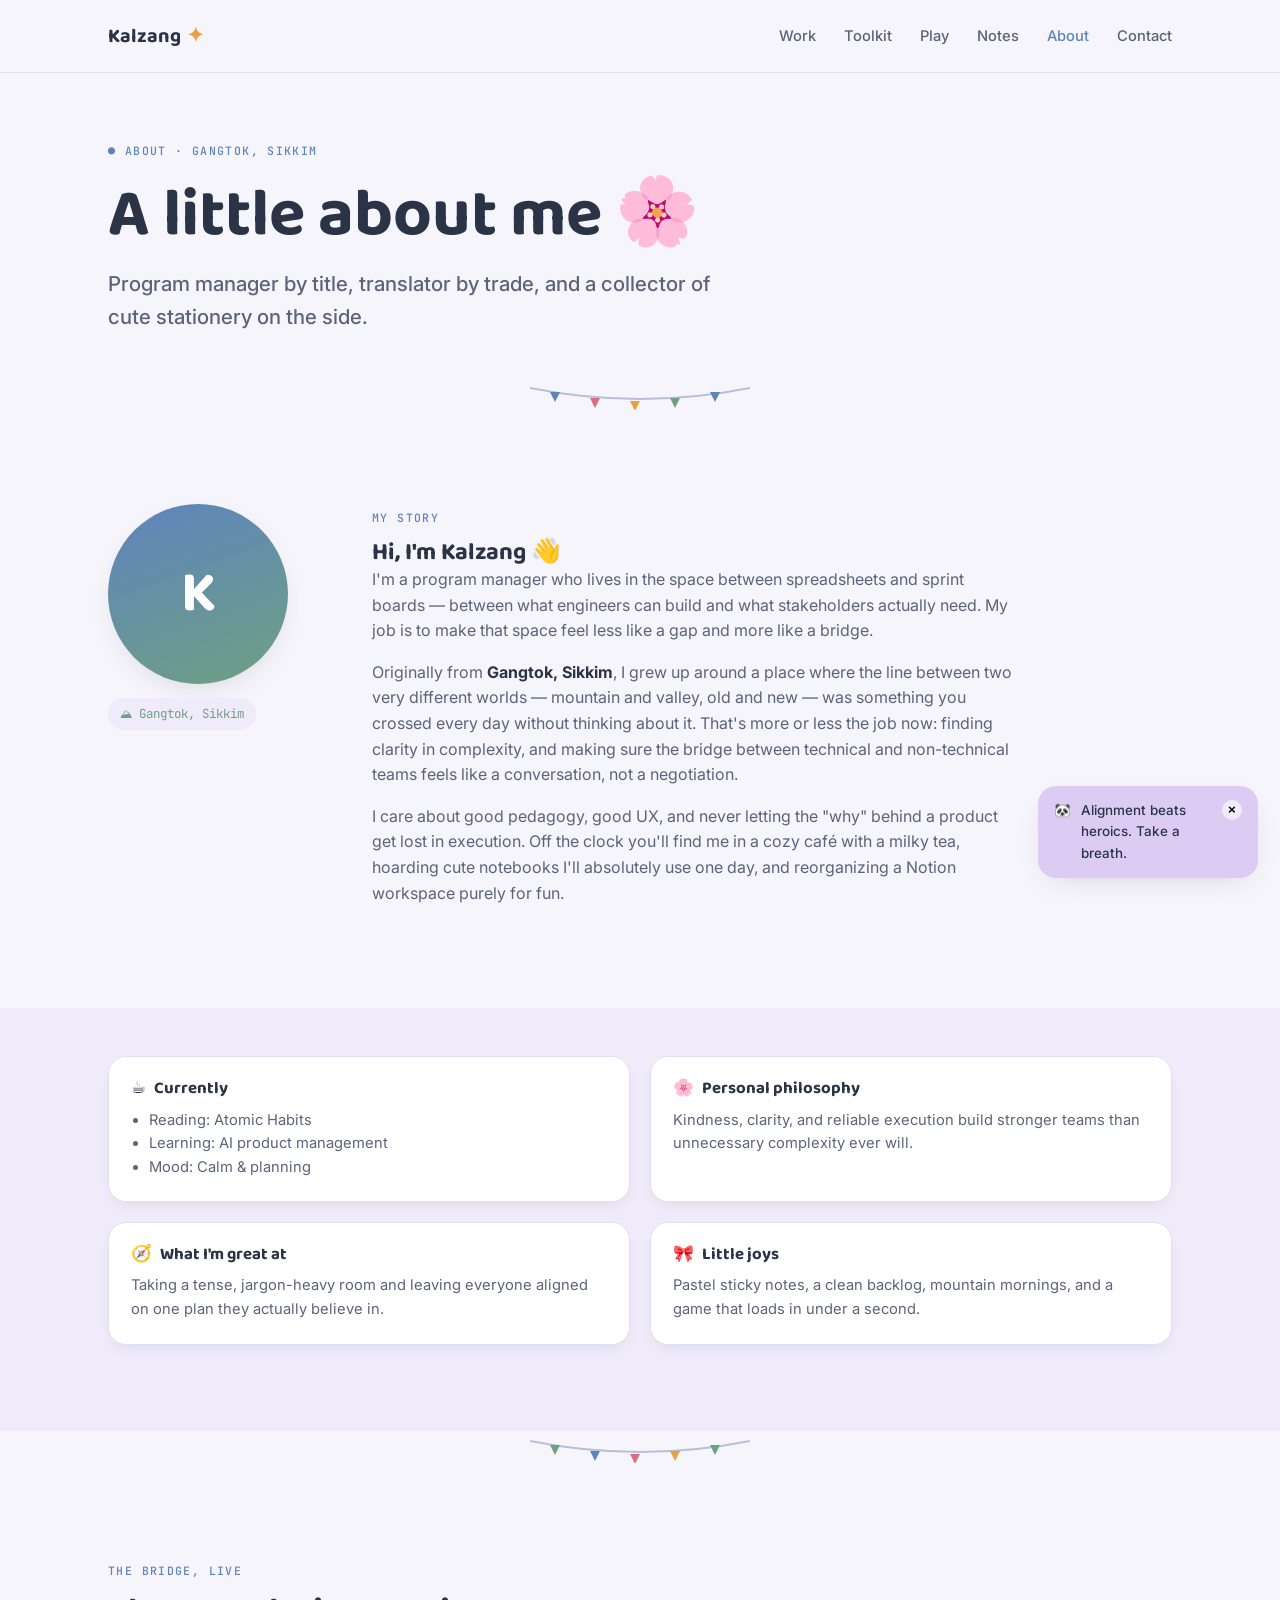
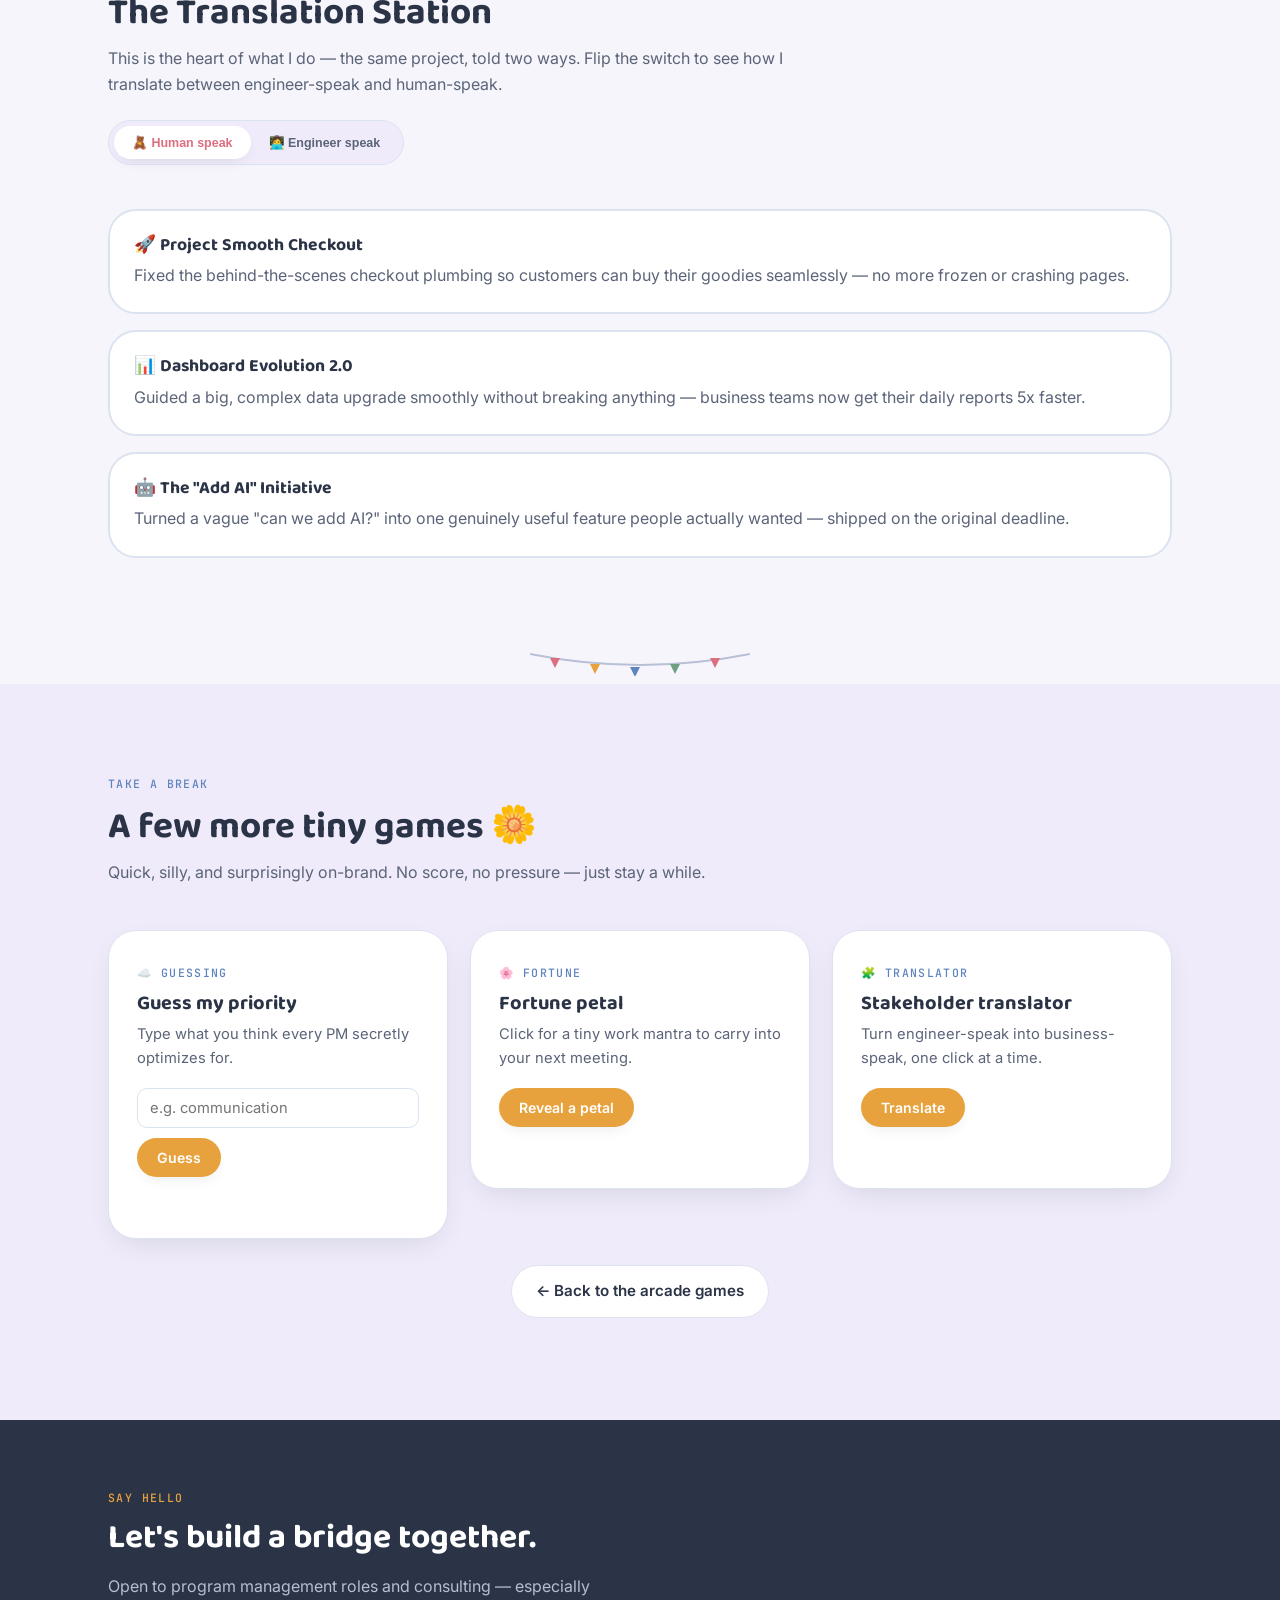
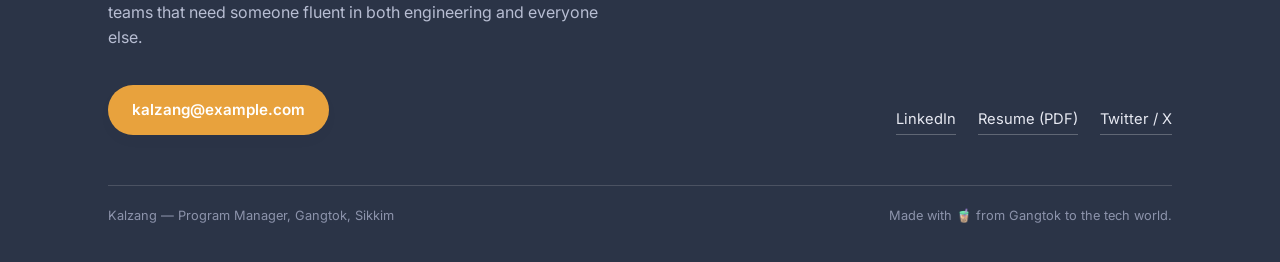
==== about.html @ aa227ad2 "Add files via upload" ====
<!DOCTYPE html>
<html lang="en">
<head>
<meta charset="UTF-8">
<meta name="viewport" content="width=device-width, initial-scale=1.0">
<title>About — Kalzang</title>
<meta name="description" content="About Kalzang — a program manager from Gangtok, Sikkim, bridging technical and non-technical teams. With a translation station and a few more cute games.">
<script>
  // Redirect www.kalzang.com -> kalzang.com (apex), preserving path, query and hash.
  (function () {
    if (location.hostname === 'www.kalzang.com') {
      location.replace('https://kalzang.com' + location.pathname + location.search + location.hash);
    }
  })();
</script>
<link rel="icon" type="image/svg+xml" href="assets/favicon.svg">
<link rel="stylesheet" href="styles.css">
</head>
<body>

<nav id="siteNav">
  <div class="wrap">
    <a class="logo" href="index.html">Kalzang<span class="dot">✦</span></a>
    <ul class="navlinks">
      <li><a href="index.html#work">Work</a></li>
      <li><a href="index.html#toolkit">Toolkit</a></li>
      <li><a href="index.html#play">Play</a></li>
      <li><a href="index.html#notes">Notes</a></li>
      <li><a href="about.html" class="active">About</a></li>
      <li><a href="index.html#contact">Contact</a></li>
    </ul>
    <button class="nav-toggle" id="navToggle" aria-label="Toggle menu">
      <span></span><span></span><span></span>
    </button>
  </div>
</nav>

<!-- ABOUT HERO -->
<header class="hero">
  <div class="wrap">
    <span class="eyebrow">● About · Gangtok, Sikkim</span>
    <h1 style="margin-top:14px;">A little about me 🌸</h1>
    <p class="tagline">Program manager by title, translator by trade, and a collector of cute stationery on the side.</p>
  </div>
</header>

<div class="bunting" aria-hidden="true">
  <svg width="220" height="26" viewBox="0 0 220 26">
    <path d="M0,4 Q110,26 220,4" fill="none" stroke="var(--rock)" stroke-width="2"></path>
    <polygon points="20,8 30,8 25,18" fill="var(--sky)"></polygon>
    <polygon points="60,14 70,14 65,24" fill="var(--flame)"></polygon>
    <polygon points="100,17 110,17 105,27" fill="var(--marigold)"></polygon>
    <polygon points="140,14 150,14 145,24" fill="var(--moss)"></polygon>
    <polygon points="180,8 190,8 185,18" fill="var(--sky)"></polygon>
  </svg>
</div>

<!-- STORY -->
<section id="story">
  <div class="wrap about-grid">
    <div class="reveal">
      <div class="avatar">K</div>
      <div class="pin">⛰ Gangtok, Sikkim</div>
    </div>
    <div class="about-text reveal">
      <span class="eyebrow">My story</span>
      <h2 style="margin-top:10px;">Hi, I'm Kalzang 👋</h2>
      <p>I'm a program manager who lives in the space between spreadsheets and sprint boards — between what engineers can build and what stakeholders actually need. My job is to make that space feel less like a gap and more like a bridge.</p>
      <p>Originally from <strong>Gangtok, Sikkim</strong>, I grew up around a place where the line between two very different worlds — mountain and valley, old and new — was something you crossed every day without thinking about it. That's more or less the job now: finding clarity in complexity, and making sure the bridge between technical and non-technical teams feels like a conversation, not a negotiation.</p>
      <p>I care about good pedagogy, good UX, and never letting the "why" behind a product get lost in execution. Off the clock you'll find me in a cozy café with a milky tea, hoarding cute notebooks I'll absolutely use one day, and reorganizing a Notion workspace purely for fun.</p>
    </div>
  </div>
</section>

<!-- FACTS -->
<section style="background:var(--cloud); padding-top:40px;">
  <div class="wrap">
    <div class="fact-grid">
      <div class="fact-card reveal">
        <h3><span>☕</span> Currently</h3>
        <ul>
          <li>Reading: Atomic Habits</li>
          <li>Learning: AI product management</li>
          <li>Mood: Calm &amp; planning</li>
        </ul>
      </div>
      <div class="fact-card reveal">
        <h3><span>🌸</span> Personal philosophy</h3>
        <p>Kindness, clarity, and reliable execution build stronger teams than unnecessary complexity ever will.</p>
      </div>
      <div class="fact-card reveal">
        <h3><span>🧭</span> What I'm great at</h3>
        <p>Taking a tense, jargon-heavy room and leaving everyone aligned on one plan they actually believe in.</p>
      </div>
      <div class="fact-card reveal">
        <h3><span>🎀</span> Little joys</h3>
        <p>Pastel sticky notes, a clean backlog, mountain mornings, and a game that loads in under a second.</p>
      </div>
    </div>
  </div>
</section>

<div class="bunting" aria-hidden="true">
  <svg width="220" height="26" viewBox="0 0 220 26">
    <path d="M0,4 Q110,26 220,4" fill="none" stroke="var(--rock)" stroke-width="2"></path>
    <polygon points="20,8 30,8 25,18" fill="var(--moss)"></polygon>
    <polygon points="60,14 70,14 65,24" fill="var(--sky)"></polygon>
    <polygon points="100,17 110,17 105,27" fill="var(--flame)"></polygon>
    <polygon points="140,14 150,14 145,24" fill="var(--marigold)"></polygon>
    <polygon points="180,8 190,8 185,18" fill="var(--moss)"></polygon>
  </svg>
</div>

<!-- TRANSLATION STATION -->
<section id="bridge">
  <div class="wrap">
    <div class="section-head reveal" style="max-width:680px;">
      <span class="eyebrow">The bridge, live</span>
      <h2>The Translation Station</h2>
      <p>This is the heart of what I do — the same project, told two ways. Flip the switch to see how I translate between engineer-speak and human-speak.</p>
      <div class="ts-toggle" role="group" aria-label="Toggle description language">
        <button id="tsHuman" class="active" type="button">🧸 Human speak</button>
        <button id="tsTech" class="tech" type="button">👩‍💻 Engineer speak</button>
      </div>
    </div>
    <div class="ts-list" id="tsList"></div>
  </div>
</section>

<div class="bunting" aria-hidden="true">
  <svg width="220" height="26" viewBox="0 0 220 26">
    <path d="M0,4 Q110,26 220,4" fill="none" stroke="var(--rock)" stroke-width="2"></path>
    <polygon points="20,8 30,8 25,18" fill="var(--flame)"></polygon>
    <polygon points="60,14 70,14 65,24" fill="var(--marigold)"></polygon>
    <polygon points="100,17 110,17 105,27" fill="var(--sky)"></polygon>
    <polygon points="140,14 150,14 145,24" fill="var(--moss)"></polygon>
    <polygon points="180,8 190,8 185,18" fill="var(--flame)"></polygon>
  </svg>
</div>

<!-- MINI GAMES -->
<section id="play" style="background:var(--cloud);">
  <div class="wrap">
    <div class="section-head reveal">
      <span class="eyebrow">Take a break</span>
      <h2>A few more tiny games 🌼</h2>
      <p>Quick, silly, and surprisingly on-brand. No score, no pressure — just stay a while.</p>
    </div>
    <div class="game-grid" style="grid-template-columns:repeat(3,1fr);">

      <div class="game-card reveal">
        <span class="eyebrow">☁️ guessing</span>
        <h3>Guess my priority</h3>
        <p class="game-desc">Type what you think every PM secretly optimizes for.</p>
        <input class="fun-input" id="prioInput" placeholder="e.g. communication" autocomplete="off">
        <button class="btn btn-primary" id="prioBtn" type="button">Guess</button>
        <div class="fun-out" id="prioOut"></div>
      </div>

      <div class="game-card reveal">
        <span class="eyebrow">🌸 fortune</span>
        <h3>Fortune petal</h3>
        <p class="game-desc">Click for a tiny work mantra to carry into your next meeting.</p>
        <button class="btn btn-primary" id="petalBtn" type="button">Reveal a petal</button>
        <div class="fun-out" id="petalOut"></div>
      </div>

      <div class="game-card reveal">
        <span class="eyebrow">🧩 translator</span>
        <h3>Stakeholder translator</h3>
        <p class="game-desc">Turn engineer-speak into business-speak, one click at a time.</p>
        <button class="btn btn-primary" id="transBtn" type="button">Translate</button>
        <div class="fun-out" id="transOut"></div>
      </div>

    </div>

    <p style="text-align:center; margin-top:26px;">
      <a href="index.html#play" class="btn btn-secondary">← Back to the arcade games</a>
    </p>
  </div>
</section>

<!-- FOOTER -->
<footer id="contact">
  <div class="wrap">
    <div class="foot-row">
      <div>
        <span class="eyebrow" style="color:var(--marigold);">Say hello</span>
        <h2 style="margin-top:10px;">Let's build a bridge together.</h2>
        <p>Open to program management roles and consulting — especially teams that need someone fluent in both engineering and everyone else.</p>
        <a href="mailto:kalzang@example.com" class="btn btn-primary" style="margin-top:18px;">kalzang@example.com</a>
      </div>
      <div class="foot-links">
        <a href="#">LinkedIn</a>
        <a href="#">Resume (PDF)</a>
        <a href="#">Twitter / X</a>
      </div>
    </div>
    <div class="foot-bottom">
      <span>Kalzang — Program Manager, Gangtok, Sikkim</span>
      <span>Made with 🧋 from Gangtok to the tech world.</span>
    </div>
  </div>
</footer>

<!-- CUTE STICKER -->
<div class="sticker" id="sticker">
  <span>🐼</span>
  <span>Alignment beats heroics. Take a breath.</span>
  <button class="x" id="stickerClose" aria-label="Dismiss note">×</button>
</div>

<script src="script.js"></script>
</body>
</html>
---- styles.css ----
/* =========================================================
   Kalzang — Program Manager · Portfolio
   Cute mountain-bridge theme (pastel + Baloo 2)
   ========================================================= */

@import url('https://fonts.googleapis.com/css2?family=Baloo+2:wght@500;600;700;800&family=Inter:wght@400;500;600&family=JetBrains+Mono:wght@500&display=swap');

:root{
  --bg: #F6F5FB;
  --surface: #FFFFFF;
  --cloud: #EFEBFA;
  --mist: #DCE3F0;
  --ink: #2B3447;
  --ink-soft: #5B6478;
  --sky: #5E84BE;
  --moss: #6FA083;
  --flame: #DD6E80;
  --marigold: #E8A23D;
  --blush: #FADADD;
  --lilac: #DCCCF4;
  --rock: #B7C0D6;
  --rock-dark: #97A2BD;
  --radius-lg: 28px;
  --radius-md: 18px;
  --radius-sm: 12px;
  --shadow: 0 10px 30px -12px rgba(43,52,71,0.18);
  --shadow-sm: 0 6px 16px -8px rgba(43,52,71,0.16);
  --maxw: 1120px;
}

*{ box-sizing: border-box; }
html{ scroll-behavior: smooth; }
body{
  margin:0;
  background: var(--bg);
  color: var(--ink);
  font-family: 'Inter', system-ui, sans-serif;
  line-height: 1.6;
  -webkit-font-smoothing: antialiased;
  overflow-x: hidden;
}
h1,h2,h3{
  font-family: 'Baloo 2', system-ui, sans-serif;
  color: var(--ink);
  margin: 0;
  line-height: 1.15;
}
.eyebrow{
  font-family: 'JetBrains Mono', monospace;
  font-size: 0.72rem;
  letter-spacing: 0.12em;
  text-transform: uppercase;
  color: var(--sky);
  font-weight: 500;
  display: inline-flex;
  align-items: center;
  gap: 8px;
}
.wrap{ max-width: var(--maxw); margin: 0 auto; padding: 0 28px; }
a{ color: inherit; }
img,svg{ display:block; max-width:100%; }

/* ---------- MOUSE TRAIL ---------- */
.trail{
  position: fixed;
  pointer-events: none;
  z-index: 9999;
  font-size: 14px;
  user-select: none;
  animation: trailFade 0.85s linear forwards;
}
@keyframes trailFade{
  from{ opacity: 1; transform: translate(-50%, -50%) scale(1) rotate(0deg); }
  to  { opacity: 0; transform: translate(-50%, -120%) scale(0.4) rotate(40deg); }
}
@media (prefers-reduced-motion: reduce){
  .trail{ display:none !important; }
}

/* ---------- NAV ---------- */
nav{
  position: sticky; top:0; z-index: 50;
  background: rgba(246,245,251,0.85);
  backdrop-filter: blur(8px);
  border-bottom: 1px solid var(--mist);
}
nav .wrap{
  display:flex; align-items:center; justify-content: space-between;
  height: 72px;
}
.logo{
  font-family:'Baloo 2', sans-serif; font-weight:700; font-size:1.25rem;
  display:flex; align-items:center; gap:6px; text-decoration:none;
}
.logo .dot{ color: var(--marigold); }
.navlinks{ display:flex; gap: 28px; list-style:none; margin:0; padding:0; align-items:center; }
.navlinks a{
  text-decoration:none; font-size:0.92rem; font-weight:500; color: var(--ink-soft);
  transition: color 0.2s ease;
}
.navlinks a:hover, .navlinks a.active{ color: var(--sky); }
.nav-toggle{ display:none; background:none; border:none; cursor:pointer; padding:6px; }
.nav-toggle span{ display:block; width:22px; height:2px; background:var(--ink); margin:4px 0; border-radius:2px; }

/* ---------- HERO ---------- */
.hero{ padding: 64px 0 24px; }
.hero-grid{ display:flex; flex-direction:column; gap: 28px; }
.hero h1{ font-size: clamp(2.6rem, 6vw, 4.2rem); margin-top: 14px; }
.hero .tagline{
  font-size: clamp(1.05rem, 1.6vw, 1.35rem);
  color: var(--ink-soft);
  max-width: 640px;
  margin-top: 14px;
  font-weight: 500;
}
.hero .sub{ max-width: 600px; color: var(--ink-soft); margin-top: 14px; font-size: 1rem; }
.cta-row{ display:flex; gap:14px; margin-top: 26px; flex-wrap: wrap; }
.btn{
  font-family:'Inter', sans-serif; font-weight:600; font-size:0.95rem;
  padding: 13px 24px; border-radius: 999px; text-decoration:none;
  display:inline-flex; align-items:center; gap:8px;
  transition: transform 0.18s ease, box-shadow 0.18s ease;
  border: none; cursor:pointer;
}
.btn-primary{ background: var(--marigold); color: #fff; box-shadow: var(--shadow-sm); }
.btn-secondary{ background: var(--surface); color: var(--ink); border:1px solid var(--mist); }
.btn:hover{ transform: translateY(-2px); }
.btn:disabled{ opacity: 0.55; cursor: not-allowed; transform:none; }

/* ---------- BRIDGE ILLUSTRATION ---------- */
.bridge-wrap{ margin-top: 12px; }
.flag{ animation: sway 3.4s ease-in-out infinite; transform-origin: top center; }
.flag:nth-child(odd){ animation-delay: -1.2s; }
.figure{ animation: bob 2.6s ease-in-out infinite; transform-origin: center; }
@keyframes sway{ 0%,100%{ transform: rotate(-3deg); } 50%{ transform: rotate(3deg); } }
@keyframes bob{ 0%,100%{ transform: translateY(0); } 50%{ transform: translateY(-3px); } }
@media (prefers-reduced-motion: reduce){
  .flag, .figure{ animation: none !important; }
}

/* ---------- BUNTING DIVIDER ---------- */
.bunting{ display:flex; justify-content:center; padding: 6px 0 8px; }

/* ---------- SECTION SHELL ---------- */
section{ padding: 86px 0; }
.section-head{ max-width: 620px; margin-bottom: 44px; }
.section-head h2{ font-size: clamp(1.7rem, 3vw, 2.3rem); margin-top: 10px; }
.section-head p{ color: var(--ink-soft); margin-top: 12px; }

/* ---------- WHAT I DO ---------- */
.do-grid{ display:grid; grid-template-columns: repeat(3, 1fr); gap: 22px; }
.do-card{
  background: var(--surface); border-radius: var(--radius-md);
  padding: 28px 24px; box-shadow: var(--shadow-sm);
  border: 1px solid var(--mist);
  transition: transform 0.2s ease, box-shadow 0.2s ease;
}
.do-card:hover{ transform: translateY(-4px); box-shadow: var(--shadow); }
.do-card .icon-badge{
  width:44px; height:44px; border-radius: 14px; display:flex; align-items:center; justify-content:center;
  font-size: 1.3rem; margin-bottom:16px;
}
.do-card h3{ font-size: 1.15rem; margin-bottom: 8px; }
.do-card p{ color: var(--ink-soft); font-size: 0.94rem; margin:0; }

/* ---------- CASE STUDIES ---------- */
.case-grid{ display:grid; grid-template-columns: repeat(2, 1fr); gap: 22px; }
.case-card{
  background: var(--surface); border-radius: var(--radius-lg);
  padding: 30px; box-shadow: var(--shadow); border: 1px solid var(--mist);
  display:flex; flex-direction:column; gap: 14px;
}
.case-tags{ display:flex; gap:8px; flex-wrap:wrap; }
.tag{
  font-family:'JetBrains Mono', monospace; font-size: 0.68rem; letter-spacing:0.04em;
  padding: 5px 10px; border-radius: 999px; background: var(--cloud); color: var(--ink-soft);
}
.case-card h3{ font-size: 1.25rem; }
.case-row{ display:flex; gap:10px; font-size: 0.9rem; }
.case-row b{ color: var(--ink); min-width: 86px; flex-shrink:0; font-weight:600; }
.case-row span{ color: var(--ink-soft); }

/* ---------- TOOLKIT ---------- */
.pill-cloud{ display:flex; gap:10px; flex-wrap:wrap; }
.pill{
  font-size: 0.88rem; font-weight:500; padding: 9px 16px; border-radius: 999px;
  background: var(--surface); border: 1.5px solid var(--mist); color: var(--ink);
  transition: transform 0.15s ease;
}
.pill:hover{ transform: translateY(-2px); }
.pill.c1{ border-color: var(--sky); }
.pill.c2{ border-color: var(--moss); }
.pill.c3{ border-color: var(--flame); }
.pill.c4{ border-color: var(--marigold); }

/* ---------- PLAY / GAMES ---------- */
.game-grid{ display:grid; grid-template-columns: repeat(2, 1fr); gap: 22px; align-items:start; }
.game-card{
  background: var(--surface); border-radius: var(--radius-lg);
  padding: 28px; box-shadow: var(--shadow); border: 1px solid var(--mist);
}
.game-card h3{ font-size: 1.25rem; margin-top: 8px; }
.game-desc{ color: var(--ink-soft); font-size: 0.92rem; margin: 8px 0 18px; }
.game-card .btn{ padding: 11px 20px; font-size: 0.88rem; }

/* bridge timing game */
.bg-track{ position:relative; height:34px; background: var(--cloud); border-radius:999px; border:1px solid var(--mist); overflow:hidden; }
.bg-zone{ position:absolute; top:0; bottom:0; background: rgba(111,160,131,0.35); border-left:2px dashed var(--moss); border-right:2px dashed var(--moss); }
.bg-marker{ position:absolute; top:50%; width:18px; height:18px; margin-left:-9px; border-radius:50%; background: var(--marigold); transform: translateY(-50%); box-shadow: var(--shadow-sm); }
.bg-dots{ display:flex; gap:6px; margin:14px 0; flex-wrap:wrap; }
.bg-dot{ width:13px; height:13px; border-radius:50%; background: var(--mist); transition: background 0.2s ease; }
.bg-dot.filled{ background: var(--moss); }
.bg-status{ font-family:'JetBrains Mono', monospace; font-size:0.82rem; color: var(--ink-soft); margin-bottom: 14px; }

/* memory matching game */
.mem-stats{ font-family:'JetBrains Mono', monospace; font-size:0.82rem; color: var(--ink-soft); margin-bottom: 12px; }
.mem-grid{ display:grid; grid-template-columns: repeat(4, 1fr); gap: 8px; }
.mem-card{ position:relative; height:78px; border:none; background:none; padding:0; cursor:pointer; perspective:600px; }
.mem-face{
  position:absolute; inset:0; display:flex; align-items:center; justify-content:center;
  text-align:center; padding:6px; font-size:0.66rem; line-height:1.25; border-radius:10px;
  backface-visibility:hidden; transition: transform 0.4s ease;
}
.mem-front{ background: var(--cloud); color: var(--sky); font-size:1.3rem; font-weight:700; transform: rotateY(0deg); }
.mem-back{ background:#fff; border:1.5px solid var(--mist); color: var(--ink); transform: rotateY(180deg); }
.mem-card.flipped .mem-front{ transform: rotateY(180deg); }
.mem-card.flipped .mem-back{ transform: rotateY(0deg); }
.mem-card.matched .mem-back{ background:#E9F4EE; border-color: var(--moss); }
.mem-card:focus-visible .mem-face{ outline: 2px solid var(--sky); outline-offset: 2px; }

/* ---------- ARCADE (falling catch game) ---------- */
.arcade-wrap{ max-width: 560px; margin: 0 auto; }
.arcade-frame{
  background: var(--surface); border: 4px solid var(--ink); border-radius: var(--radius-lg);
  box-shadow: 8px 8px 0 0 var(--ink); overflow: hidden;
}
.arcade-hud{
  background: var(--ink); color: #fff; padding: 12px 20px;
  display:flex; justify-content:space-between; align-items:center;
  font-family:'JetBrains Mono', monospace; font-size: 0.78rem;
}
.arcade-hud b.score{ color: var(--marigold); font-size: 0.95rem; }
.arcade-hud b.morale{ color: var(--flame); font-size: 0.95rem; }
.arcade-stage{
  position: relative; height: 300px; overflow: hidden; user-select: none;
  background: linear-gradient(to bottom, #EEF1FB, #FCEEF2);
}
.arcade-overlay{
  position:absolute; inset:0; display:flex; flex-direction:column;
  align-items:center; justify-content:center; text-align:center; padding: 24px;
  background: rgba(255,255,255,0.92);
}
.arcade-overlay.gameover{ background: rgba(43,52,71,0.95); color:#fff; }
.arcade-overlay .big{ font-size: 2.6rem; margin-bottom: 8px; }
.arcade-overlay h4{ font-size: 1.25rem; }
.arcade-overlay p{ font-size: 0.84rem; color: var(--ink-soft); max-width: 320px; margin: 6px 0 18px; }
.arcade-overlay.gameover p{ color: #C7CCDC; }
.arcade-item{
  position:absolute; transform: translate(-50%, -50%);
  display:flex; flex-direction:column; align-items:center; pointer-events:none;
}
.arcade-item .ico{ font-size: 1.7rem; line-height:1; }
.arcade-item .lbl{
  font-size: 0.5rem; font-weight:700; background: rgba(255,255,255,0.85);
  color: var(--ink); padding: 1px 5px; border-radius: 5px; margin-top: 2px;
  border:1px solid var(--mist); white-space: nowrap;
}
.arcade-basket{
  position:absolute; bottom: 16px; height: 40px; width: 96px;
  background: var(--ink); border: 2px solid var(--blush); border-radius: 12px;
  display:flex; align-items:center; justify-content:center;
  transform: translateX(-50%); transition: left 0.06s linear;
}
.arcade-basket span{ font-family:'JetBrains Mono', monospace; font-size:0.62rem; font-weight:700; color: var(--blush); letter-spacing:0.08em; }
.arcade-controls{ display:flex; gap: 12px; padding: 12px; background: var(--cloud); }
.arcade-controls button{
  flex:1; padding: 12px; border-radius: 12px; border: 2px solid var(--mist);
  background:#fff; font-weight:700; font-size: 1rem; cursor:pointer;
  transition: transform 0.1s ease;
}
.arcade-controls button:active{ transform: scale(0.96); }

/* ---------- MINI FUN GAMES (input/output cards) ---------- */
.fun-input{
  padding:10px 12px; border-radius:10px; border:1px solid var(--mist);
  width:100%; font-family:'Inter',sans-serif; font-size:0.92rem; margin-bottom:10px;
}
.fun-input:focus{ outline:2px solid var(--sky); outline-offset:1px; }
.fun-out{
  margin-top:14px; min-height: 1.3em; font-size:0.92rem; color: var(--ink);
  background: var(--cloud); border-radius: 12px; padding: 0 14px;
  max-height:0; overflow:hidden; opacity:0;
  transition: max-height 0.35s ease, opacity 0.35s ease, padding 0.35s ease;
}
.fun-out.show{ max-height: 240px; opacity:1; padding: 12px 14px; }

/* ---------- TRANSLATION STATION ---------- */
.ts-toggle{
  display:inline-flex; padding:5px; background: var(--cloud); border-radius:999px;
  border:1px solid var(--mist); margin-top: 6px;
}
.ts-toggle button{
  border:none; background:none; cursor:pointer; padding: 9px 18px; border-radius:999px;
  font-weight:700; font-size:0.78rem; color: var(--ink-soft); transition: all 0.2s ease;
}
.ts-toggle button.active{ background:#fff; color: var(--flame); box-shadow: var(--shadow-sm); }
.ts-toggle button.active.tech{ background: var(--ink); color: var(--marigold); }
.ts-list{ display:flex; flex-direction:column; gap: 16px; margin-top: 28px; }
.ts-card{
  border:2px solid var(--mist); border-radius: var(--radius-lg); padding: 24px;
  background:#fff; transition: background 0.25s ease, color 0.25s ease, border-color 0.25s ease;
}
.ts-card h3{ font-size: 1.1rem; margin-bottom: 8px; }
.ts-card p{ margin:0; color: var(--ink-soft); }
.ts-card.tech{ background: var(--ink); border-color: var(--ink); }
.ts-card.tech h3{ color: var(--marigold); }
.ts-card.tech p{ color: #C7CCDC; font-family:'JetBrains Mono', monospace; font-size:0.88rem; }

/* ---------- ABOUT ---------- */
.about-grid{ display:grid; grid-template-columns: 220px 1fr; gap: 44px; align-items:flex-start; }
.avatar{
  width:180px; height:180px; border-radius: 50%; background: linear-gradient(160deg, var(--sky), var(--moss));
  display:flex; align-items:center; justify-content:center; color:#fff;
  font-family:'Baloo 2', sans-serif; font-weight:700; font-size: 3.6rem; box-shadow: var(--shadow);
}
.about-text p{ color: var(--ink-soft); margin: 0 0 16px; max-width: 640px; }
.about-text strong{ color: var(--ink); }
.pin{
  display:inline-flex; align-items:center; gap:6px; font-family:'JetBrains Mono', monospace;
  font-size:0.78rem; color: var(--moss); background: var(--cloud); padding:6px 12px; border-radius: 999px;
  margin-top: 14px;
}
.fact-grid{ display:grid; grid-template-columns: repeat(2,1fr); gap: 20px; margin-top: 8px; }
.fact-card{
  background: var(--surface); border-radius: var(--radius-md); padding: 22px;
  border: 1px solid var(--mist); box-shadow: var(--shadow-sm);
}
.fact-card h3{ font-size: 1.05rem; margin-bottom: 10px; display:flex; gap:8px; align-items:center; }
.fact-card ul{ margin:0; padding-left: 18px; color: var(--ink-soft); font-size: 0.92rem; }
.fact-card p{ margin:0; color: var(--ink-soft); font-size: 0.92rem; }

/* ---------- NOTES ---------- */
.notes-grid{ display:grid; grid-template-columns: repeat(3,1fr); gap: 20px; }
.note-card{
  background: var(--surface); border-radius: var(--radius-md); padding: 22px;
  border: 1px solid var(--mist); box-shadow: var(--shadow-sm);
  transition: transform 0.2s ease;
}
.note-card:hover{ transform: translateY(-4px); }
.note-card .date{ font-family:'JetBrains Mono', monospace; font-size:0.72rem; color: var(--ink-soft); }
.note-card h3{ font-size: 1.05rem; margin: 10px 0 0; }
.note-status{
  display:inline-block; margin-top:14px; font-size:0.74rem; font-weight:600;
  color: var(--marigold); background: #FBF0DD; padding:4px 10px; border-radius:999px;
}

/* ---------- STICKER ---------- */
.sticker{
  position:fixed; right:22px; bottom:22px; z-index: 40; max-width: 220px;
  background: var(--lilac); color: var(--ink); padding:14px 16px; border-radius:18px;
  box-shadow: var(--shadow); font-size: 0.84rem; font-weight:500;
  display:flex; gap:10px; align-items:flex-start;
}
.sticker .x{
  margin-left:auto; cursor:pointer; background:rgba(255,255,255,0.6); border:none;
  border-radius:50%; width:20px; height:20px; line-height:1; flex-shrink:0; font-weight:700;
}

/* ---------- CONTACT / FOOTER ---------- */
footer{ background: var(--ink); color: #E7E9F2; padding: 64px 0 36px; }
footer h2{ color: #fff; font-size: clamp(1.6rem, 3vw, 2.1rem); }
footer p{ color: #B7BDD2; max-width: 520px; }
.foot-row{ display:flex; justify-content:space-between; align-items:flex-end; flex-wrap:wrap; gap: 30px; }
.foot-links{ display:flex; gap: 22px; flex-wrap:wrap; }
.foot-links a{ text-decoration:none; color:#E7E9F2; font-size:0.92rem; border-bottom: 1px solid rgba(255,255,255,0.25); padding-bottom:2px; }
.foot-bottom{ margin-top: 50px; border-top:1px solid rgba(255,255,255,0.15); padding-top: 20px; font-size:0.8rem; color:#8C93AB; display:flex; justify-content:space-between; flex-wrap:wrap; gap:10px; }

/* ---------- REVEAL ---------- */
.reveal{ opacity: 0; transform: translateY(18px); transition: opacity 0.6s ease, transform 0.6s ease; }
.reveal.in{ opacity: 1; transform: translateY(0); }
@media (prefers-reduced-motion: reduce){ .reveal{ opacity:1; transform:none; transition:none; } }

/* ---------- RESPONSIVE ---------- */
@media (max-width: 880px){
  .do-grid, .case-grid, .notes-grid, .game-grid, .fact-grid{ grid-template-columns: 1fr; }
  .about-grid{ grid-template-columns: 1fr; }
  .avatar{ width:120px; height:120px; font-size:2.4rem; }
}
@media (max-width: 480px){
  .mem-grid{ grid-template-columns: repeat(3, 1fr); }
}
@media (max-width: 700px){
  .navlinks{ display:none; }
  .nav-toggle{ display:block; }
  nav.open .navlinks{
    display:flex; flex-direction:column; align-items:flex-start; position:absolute; top:72px; left:0; right:0;
    background: var(--bg); padding: 18px 28px 26px; border-bottom:1px solid var(--mist); gap:16px;
  }
}
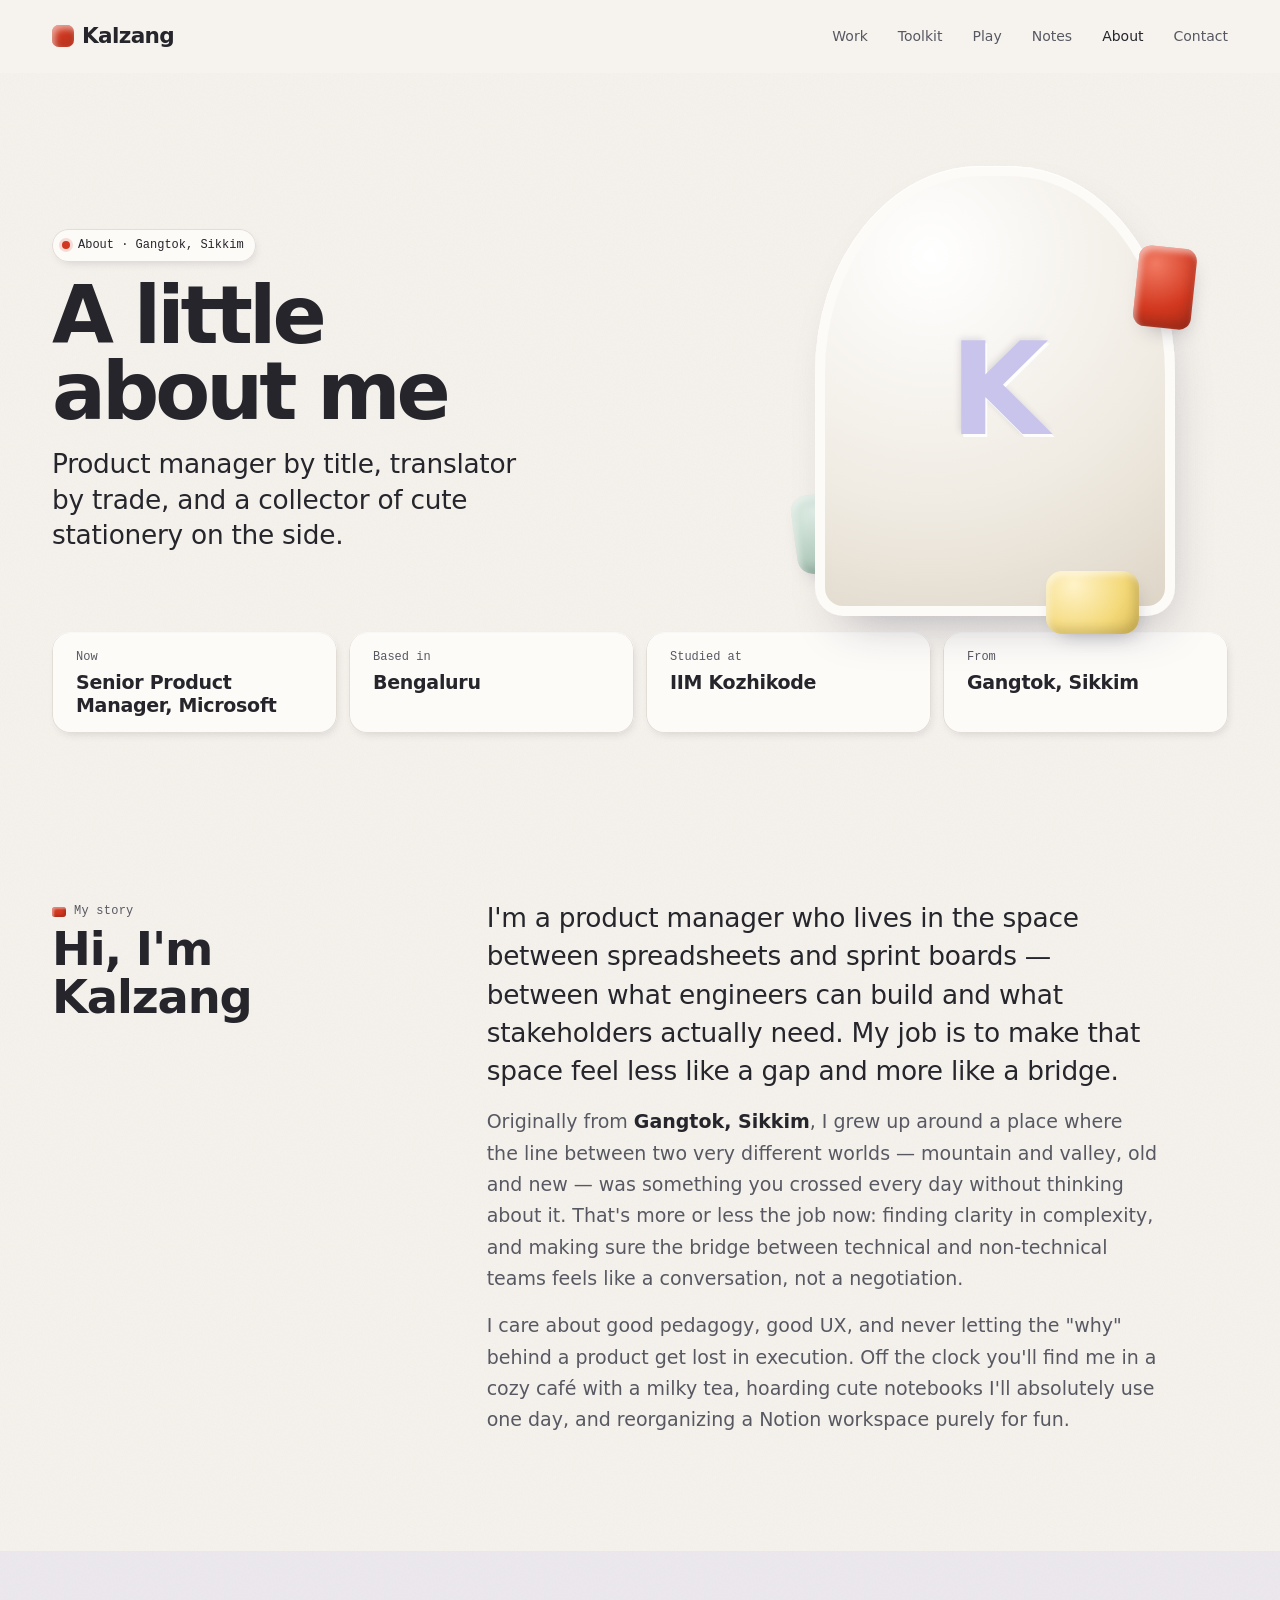
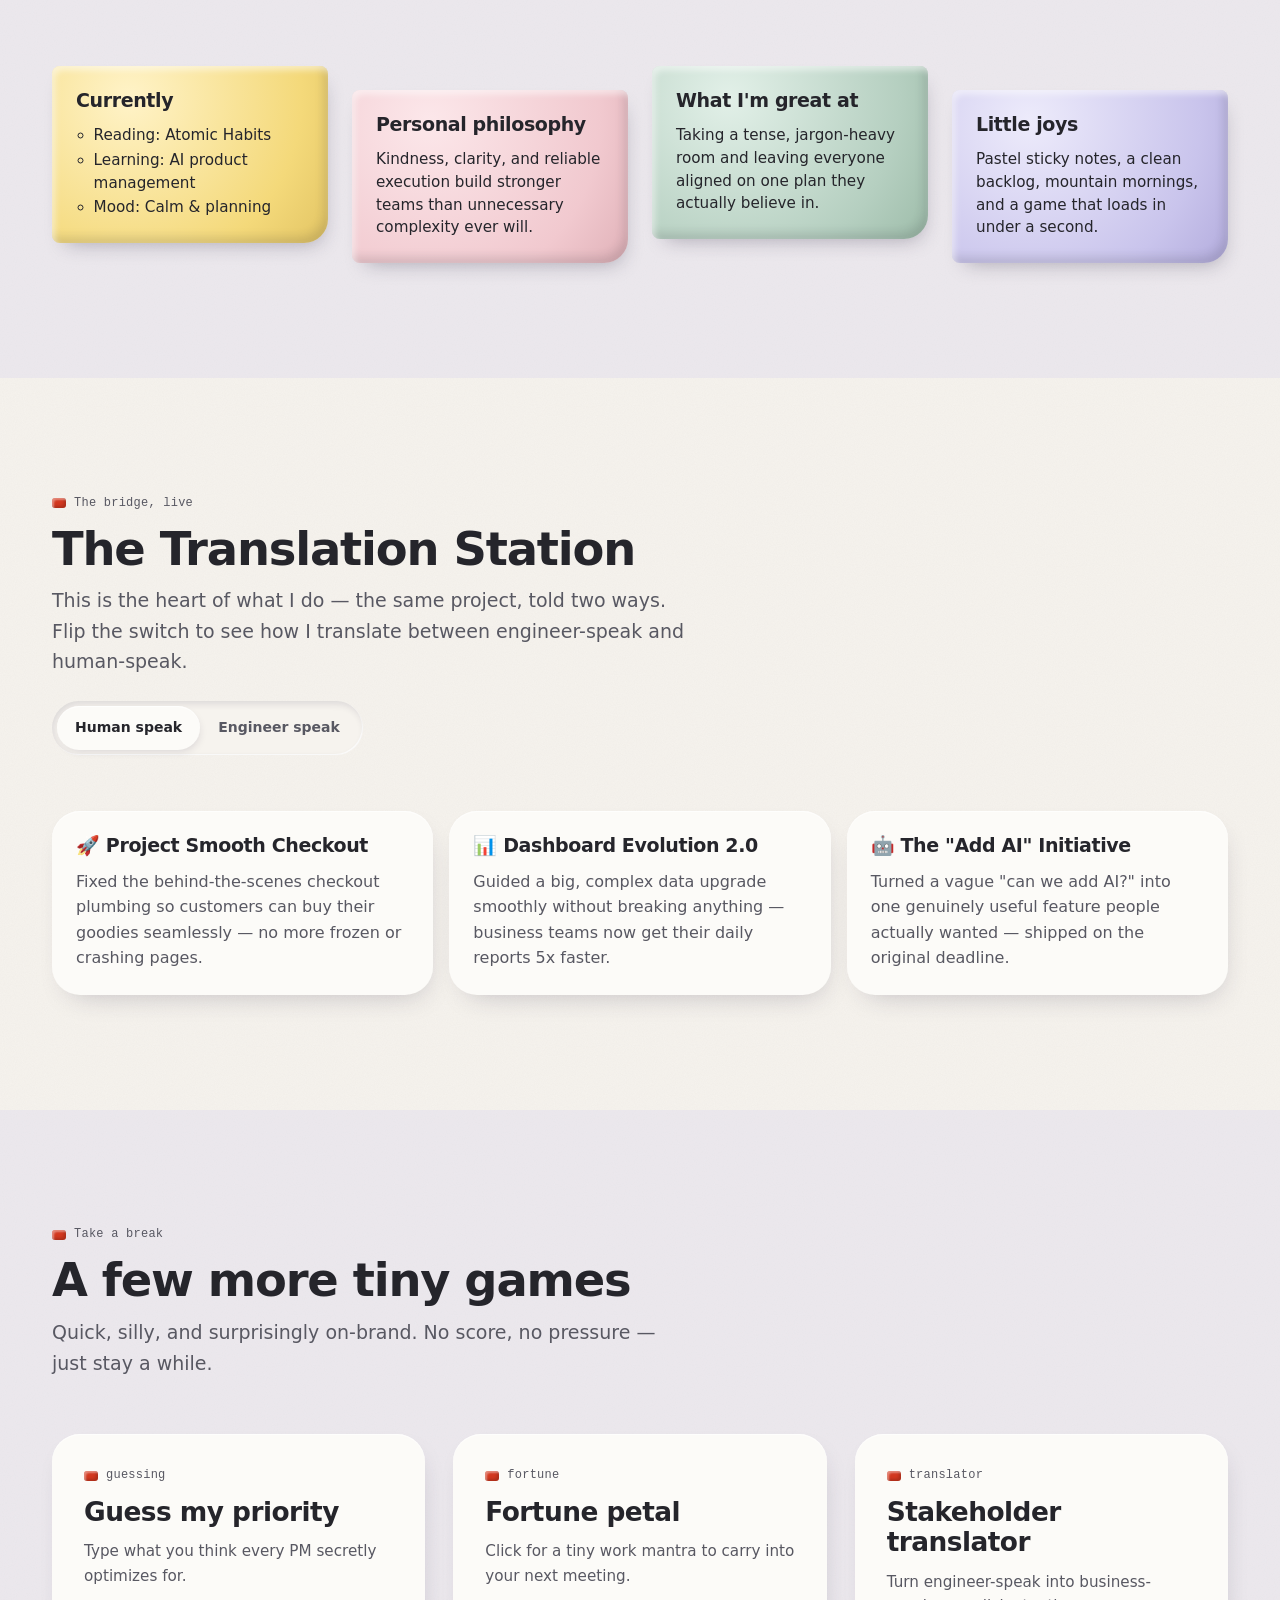
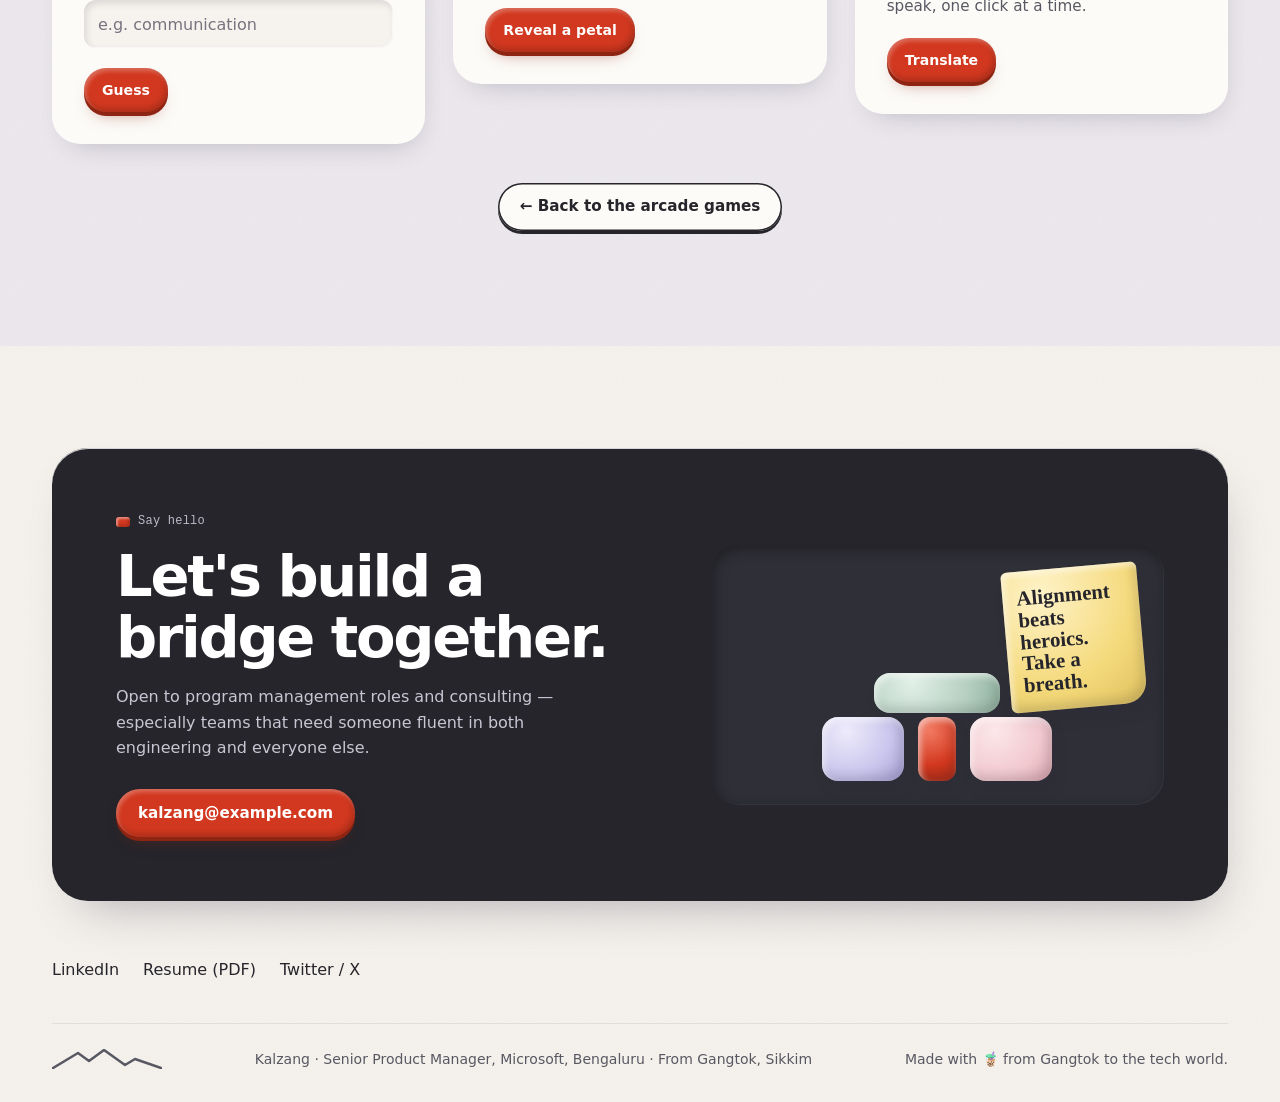
==== commit c79f28e8: "Redesign kalzang.com as a motion-led clay studio desk - Design tokens for colour, type, space, shado" ====
--- a/about.html
+++ b/about.html
@@ -1,10 +1,25 @@
 <!DOCTYPE html>
-<html lang="en">
+<html lang="en" data-page="about">
 <head>
 <meta charset="UTF-8">
-<meta name="viewport" content="width=device-width, initial-scale=1.0">
-<title>About — Kalzang</title>
-<meta name="description" content="About Kalzang — a program manager from Gangtok, Sikkim, bridging technical and non-technical teams. With a translation station and a few more cute games.">
+<meta name="viewport" content="width=device-width, initial-scale=1">
+<title>About · Kalzang</title>
+<meta name="description" content="About Kalzang, a senior product manager at Microsoft in Bengaluru, from Gangtok, Sikkim, bridging technical and non-technical teams. With a translation station and a few more cute games.">
+<link rel="canonical" href="https://kalzang.com/about.html">
+<meta name="theme-color" content="#F6F3EE">
+<meta property="og:type" content="profile">
+<meta property="og:site_name" content="Kalzang">
+<meta property="og:url" content="https://kalzang.com/about.html">
+<meta property="og:title" content="About · Kalzang">
+<meta property="og:description" content="Product manager by title, translator by trade, and a collector of cute stationery on the side.">
+<meta property="og:image" content="https://kalzang.com/assets/og.png">
+<meta property="og:image:width" content="1200">
+<meta property="og:image:height" content="630">
+<meta property="og:image:alt" content="Kalzang, with soft clay building blocks joined into a bridge.">
+<meta name="twitter:card" content="summary_large_image">
+<meta name="twitter:title" content="About · Kalzang">
+<meta name="twitter:description" content="Product manager by title, translator by trade, and a collector of cute stationery on the side.">
+<meta name="twitter:image" content="https://kalzang.com/assets/og.png">
 <script>
   // Redirect www.kalzang.com -> kalzang.com (apex), preserving path, query and hash.
   (function () {
@@ -13,204 +28,217 @@
     }
   })();
 </script>
+<script>
+  // Motion flag, set before first paint (see index.html for the full note).
+  (function () {
+    var d = document.documentElement;
+    if (matchMedia('(prefers-reduced-motion: reduce)').matches) return;
+    d.classList.add('motion');
+    setTimeout(function () { if (!window.__kReady) d.classList.remove('motion'); }, 3000);
+  })();
+</script>
 <link rel="icon" type="image/svg+xml" href="assets/favicon.svg">
-<link rel="stylesheet" href="styles.css">
+<link rel="apple-touch-icon" href="assets/apple-touch-icon.png">
+<link rel="preload" href="assets/fonts/bricolage-grotesque-wght.woff2" as="font" type="font/woff2" crossorigin>
+<link rel="preload" href="assets/fonts/inter-wght.woff2" as="font" type="font/woff2" crossorigin>
+<link rel="stylesheet" href="css/tokens.css">
+<link rel="stylesheet" href="css/base.css">
+<link rel="stylesheet" href="css/sections.css">
+<link rel="stylesheet" href="css/games.css">
+<script type="module" src="js/main.js"></script>
 </head>
 <body>
-
-<nav id="siteNav">
-  <div class="wrap">
-    <a class="logo" href="index.html">Kalzang<span class="dot">✦</span></a>
-    <ul class="navlinks">
-      <li><a href="index.html#work">Work</a></li>
-      <li><a href="index.html#toolkit">Toolkit</a></li>
-      <li><a href="index.html#play">Play</a></li>
-      <li><a href="index.html#notes">Notes</a></li>
-      <li><a href="about.html" class="active">About</a></li>
-      <li><a href="index.html#contact">Contact</a></li>
+<a class="skip-link" href="#main">Skip to content</a>
+
+<nav class="site-nav" id="siteNav" aria-label="Main">
+  <div class="wrap">
+    <a class="logo" href="index.html"><span class="logo-mark" aria-hidden="true"></span>Kalzang</a>
+    <button class="nav-toggle" id="navToggle" type="button" aria-expanded="false" aria-controls="navLinks">
+      <span class="nav-toggle-bars" aria-hidden="true"><span></span><span></span></span>Menu
+    </button>
+    <ul class="navlinks" id="navLinks">
+      <li><a class="ink-link" href="index.html#work">Work</a></li>
+      <li><a class="ink-link" href="index.html#toolkit">Toolkit</a></li>
+      <li><a class="ink-link" href="index.html#play">Play</a></li>
+      <li><a class="ink-link" href="index.html#notes">Notes</a></li>
+      <li><a class="ink-link" href="about.html" aria-current="page">About</a></li>
+      <li><a class="ink-link" href="index.html#contact">Contact</a></li>
     </ul>
-    <button class="nav-toggle" id="navToggle" aria-label="Toggle menu">
-      <span></span><span></span><span></span>
-    </button>
   </div>
 </nav>
 
-<!-- ABOUT HERO -->
-<header class="hero">
-  <div class="wrap">
-    <span class="eyebrow">● About · Gangtok, Sikkim</span>
-    <h1 style="margin-top:14px;">A little about me 🌸</h1>
-    <p class="tagline">Program manager by title, translator by trade, and a collector of cute stationery on the side.</p>
+<main id="main">
+
+<!-- ================= ABOUT HERO ================= -->
+<header class="about-hero">
+  <div class="wrap about-hero-grid">
+    <div class="about-hero-copy">
+      <p class="status-pill"><span class="dot" aria-hidden="true"></span>About · Gangtok, Sikkim</p>
+      <h1>A little about me</h1>
+      <p class="tagline">Product manager by title, translator by trade, and a collector of cute stationery on the side.</p>
+    </div>
+    <!-- Portrait slot. TODO(owner): add a real photo as
+         <img src="assets/kalzang.webp" alt="Kalzang" width="720" height="900">
+         inside .portrait-frame, replacing the initial. Never use a generated image. -->
+    <figure class="portrait" aria-label="Portrait placeholder">
+      <span class="portrait-block portrait-block--a" aria-hidden="true"></span>
+      <div class="portrait-frame"><span class="portrait-initial" aria-hidden="true">K</span></div>
+      <span class="portrait-block portrait-block--b" aria-hidden="true"></span>
+      <span class="portrait-block portrait-block--c" aria-hidden="true"></span>
+    </figure>
+  </div>
+  <div class="wrap">
+    <dl class="bio" data-reveal>
+      <div><dt>Now</dt><dd>Senior Product Manager, Microsoft</dd></div>
+      <div><dt>Based in</dt><dd>Bengaluru</dd></div>
+      <div><dt>Studied at</dt><dd>IIM Kozhikode</dd></div>
+      <div><dt>From</dt><dd>Gangtok, Sikkim</dd></div>
+    </dl>
   </div>
 </header>
 
-<div class="bunting" aria-hidden="true">
-  <svg width="220" height="26" viewBox="0 0 220 26">
-    <path d="M0,4 Q110,26 220,4" fill="none" stroke="var(--rock)" stroke-width="2"></path>
-    <polygon points="20,8 30,8 25,18" fill="var(--sky)"></polygon>
-    <polygon points="60,14 70,14 65,24" fill="var(--flame)"></polygon>
-    <polygon points="100,17 110,17 105,27" fill="var(--marigold)"></polygon>
-    <polygon points="140,14 150,14 145,24" fill="var(--moss)"></polygon>
-    <polygon points="180,8 190,8 185,18" fill="var(--sky)"></polygon>
-  </svg>
-</div>
-
-<!-- STORY -->
-<section id="story">
-  <div class="wrap about-grid">
-    <div class="reveal">
-      <div class="avatar">K</div>
-      <div class="pin">⛰ Gangtok, Sikkim</div>
-    </div>
-    <div class="about-text reveal">
-      <span class="eyebrow">My story</span>
-      <h2 style="margin-top:10px;">Hi, I'm Kalzang 👋</h2>
-      <p>I'm a program manager who lives in the space between spreadsheets and sprint boards — between what engineers can build and what stakeholders actually need. My job is to make that space feel less like a gap and more like a bridge.</p>
+<!-- ================= STORY ================= -->
+<section id="story" class="section">
+  <div class="wrap story-grid">
+    <div data-reveal>
+      <p class="eyebrow">My story</p>
+      <h2>Hi, I'm Kalzang</h2>
+    </div>
+    <div class="story-text" data-reveal>
+      <p>I'm a product manager who lives in the space between spreadsheets and sprint boards — between what engineers can build and what stakeholders actually need. My job is to make that space feel less like a gap and more like a bridge.</p>
       <p>Originally from <strong>Gangtok, Sikkim</strong>, I grew up around a place where the line between two very different worlds — mountain and valley, old and new — was something you crossed every day without thinking about it. That's more or less the job now: finding clarity in complexity, and making sure the bridge between technical and non-technical teams feels like a conversation, not a negotiation.</p>
       <p>I care about good pedagogy, good UX, and never letting the "why" behind a product get lost in execution. Off the clock you'll find me in a cozy café with a milky tea, hoarding cute notebooks I'll absolutely use one day, and reorganizing a Notion workspace purely for fun.</p>
     </div>
   </div>
 </section>
 
-<!-- FACTS -->
-<section style="background:var(--cloud); padding-top:40px;">
-  <div class="wrap">
-    <div class="fact-grid">
-      <div class="fact-card reveal">
-        <h3><span>☕</span> Currently</h3>
+<!-- ================= FACTS ================= -->
+<section class="section section--tint facts">
+  <div class="wrap">
+    <ul class="fact-grid">
+      <li class="fact-card" data-reveal>
+        <h3>Currently</h3>
         <ul>
           <li>Reading: Atomic Habits</li>
           <li>Learning: AI product management</li>
           <li>Mood: Calm &amp; planning</li>
         </ul>
-      </div>
-      <div class="fact-card reveal">
-        <h3><span>🌸</span> Personal philosophy</h3>
+      </li>
+      <li class="fact-card" data-reveal>
+        <h3>Personal philosophy</h3>
         <p>Kindness, clarity, and reliable execution build stronger teams than unnecessary complexity ever will.</p>
-      </div>
-      <div class="fact-card reveal">
-        <h3><span>🧭</span> What I'm great at</h3>
+      </li>
+      <li class="fact-card" data-reveal>
+        <h3>What I'm great at</h3>
         <p>Taking a tense, jargon-heavy room and leaving everyone aligned on one plan they actually believe in.</p>
-      </div>
-      <div class="fact-card reveal">
-        <h3><span>🎀</span> Little joys</h3>
+      </li>
+      <li class="fact-card" data-reveal>
+        <h3>Little joys</h3>
         <p>Pastel sticky notes, a clean backlog, mountain mornings, and a game that loads in under a second.</p>
-      </div>
-    </div>
-  </div>
-</section>
-
-<div class="bunting" aria-hidden="true">
-  <svg width="220" height="26" viewBox="0 0 220 26">
-    <path d="M0,4 Q110,26 220,4" fill="none" stroke="var(--rock)" stroke-width="2"></path>
-    <polygon points="20,8 30,8 25,18" fill="var(--moss)"></polygon>
-    <polygon points="60,14 70,14 65,24" fill="var(--sky)"></polygon>
-    <polygon points="100,17 110,17 105,27" fill="var(--flame)"></polygon>
-    <polygon points="140,14 150,14 145,24" fill="var(--marigold)"></polygon>
-    <polygon points="180,8 190,8 185,18" fill="var(--moss)"></polygon>
-  </svg>
-</div>
-
-<!-- TRANSLATION STATION -->
-<section id="bridge">
-  <div class="wrap">
-    <div class="section-head reveal" style="max-width:680px;">
-      <span class="eyebrow">The bridge, live</span>
+      </li>
+    </ul>
+  </div>
+</section>
+
+<!-- ================= TRANSLATION STATION ================= -->
+<section id="bridge" class="section">
+  <div class="wrap">
+    <div class="section-head ts-head" data-reveal>
+      <p class="eyebrow">The bridge, live</p>
       <h2>The Translation Station</h2>
       <p>This is the heart of what I do — the same project, told two ways. Flip the switch to see how I translate between engineer-speak and human-speak.</p>
       <div class="ts-toggle" role="group" aria-label="Toggle description language">
-        <button id="tsHuman" class="active" type="button">🧸 Human speak</button>
-        <button id="tsTech" class="tech" type="button">👩‍💻 Engineer speak</button>
-      </div>
-    </div>
-    <div class="ts-list" id="tsList"></div>
-  </div>
-</section>
-
-<div class="bunting" aria-hidden="true">
-  <svg width="220" height="26" viewBox="0 0 220 26">
-    <path d="M0,4 Q110,26 220,4" fill="none" stroke="var(--rock)" stroke-width="2"></path>
-    <polygon points="20,8 30,8 25,18" fill="var(--flame)"></polygon>
-    <polygon points="60,14 70,14 65,24" fill="var(--marigold)"></polygon>
-    <polygon points="100,17 110,17 105,27" fill="var(--sky)"></polygon>
-    <polygon points="140,14 150,14 145,24" fill="var(--moss)"></polygon>
-    <polygon points="180,8 190,8 185,18" fill="var(--flame)"></polygon>
-  </svg>
-</div>
-
-<!-- MINI GAMES -->
-<section id="play" style="background:var(--cloud);">
-  <div class="wrap">
-    <div class="section-head reveal">
-      <span class="eyebrow">Take a break</span>
-      <h2>A few more tiny games 🌼</h2>
+        <button id="tsHuman" type="button" aria-pressed="true">Human speak</button>
+        <button id="tsTech" class="tech" type="button" aria-pressed="false">Engineer speak</button>
+      </div>
+    </div>
+    <div class="ts-list" id="tsList" aria-live="polite"></div>
+  </div>
+</section>
+
+<!-- ================= MINI GAMES ================= -->
+<section id="play" class="section section--tint play">
+  <div class="wrap">
+    <div class="section-head" data-reveal>
+      <p class="eyebrow">Take a break</p>
+      <h2>A few more tiny games</h2>
       <p>Quick, silly, and surprisingly on-brand. No score, no pressure — just stay a while.</p>
     </div>
-    <div class="game-grid" style="grid-template-columns:repeat(3,1fr);">
-
-      <div class="game-card reveal">
-        <span class="eyebrow">☁️ guessing</span>
+    <div class="game-grid game-grid--three">
+
+      <div class="game-card" data-reveal>
+        <p class="eyebrow">guessing</p>
         <h3>Guess my priority</h3>
         <p class="game-desc">Type what you think every PM secretly optimizes for.</p>
+        <label class="visually-hidden" for="prioInput">Your guess</label>
         <input class="fun-input" id="prioInput" placeholder="e.g. communication" autocomplete="off">
-        <button class="btn btn-primary" id="prioBtn" type="button">Guess</button>
-        <div class="fun-out" id="prioOut"></div>
-      </div>
-
-      <div class="game-card reveal">
-        <span class="eyebrow">🌸 fortune</span>
+        <div class="game-actions"><button class="btn btn-primary btn-sm" id="prioBtn" type="button">Guess</button></div>
+        <p class="fun-out" id="prioOut" aria-live="polite" hidden></p>
+      </div>
+
+      <div class="game-card" data-reveal>
+        <p class="eyebrow">fortune</p>
         <h3>Fortune petal</h3>
         <p class="game-desc">Click for a tiny work mantra to carry into your next meeting.</p>
-        <button class="btn btn-primary" id="petalBtn" type="button">Reveal a petal</button>
-        <div class="fun-out" id="petalOut"></div>
-      </div>
-
-      <div class="game-card reveal">
-        <span class="eyebrow">🧩 translator</span>
+        <div class="game-actions"><button class="btn btn-primary btn-sm" id="petalBtn" type="button">Reveal a petal</button></div>
+        <p class="fun-out" id="petalOut" aria-live="polite" hidden></p>
+      </div>
+
+      <div class="game-card" data-reveal>
+        <p class="eyebrow">translator</p>
         <h3>Stakeholder translator</h3>
         <p class="game-desc">Turn engineer-speak into business-speak, one click at a time.</p>
-        <button class="btn btn-primary" id="transBtn" type="button">Translate</button>
-        <div class="fun-out" id="transOut"></div>
-      </div>
-
-    </div>
-
-    <p style="text-align:center; margin-top:26px;">
+        <div class="game-actions"><button class="btn btn-primary btn-sm" id="transBtn" type="button">Translate</button></div>
+        <p class="fun-out" id="transOut" aria-live="polite" hidden></p>
+      </div>
+
+    </div>
+
+    <p class="play-more">
       <a href="index.html#play" class="btn btn-secondary">← Back to the arcade games</a>
     </p>
   </div>
 </section>
 
-<!-- FOOTER -->
-<footer id="contact">
-  <div class="wrap">
-    <div class="foot-row">
-      <div>
-        <span class="eyebrow" style="color:var(--marigold);">Say hello</span>
-        <h2 style="margin-top:10px;">Let's build a bridge together.</h2>
+</main>
+
+<!-- ================= FOOTER ================= -->
+<footer id="contact" class="contact">
+  <div class="wrap">
+    <div class="contact-grid">
+      <div class="contact-main" data-reveal>
+        <p class="eyebrow">Say hello</p>
+        <h2>Let's build a bridge together.</h2>
         <p>Open to program management roles and consulting — especially teams that need someone fluent in both engineering and everyone else.</p>
-        <a href="mailto:kalzang@example.com" class="btn btn-primary" style="margin-top:18px;">kalzang@example.com</a>
-      </div>
-      <div class="foot-links">
-        <a href="#">LinkedIn</a>
-        <a href="#">Resume (PDF)</a>
-        <a href="#">Twitter / X</a>
-      </div>
-    </div>
+        <!-- TODO(owner): placeholder address; replace with the real one. -->
+        <a href="mailto:kalzang@example.com" class="btn btn-primary contact-cta" data-pop>kalzang@example.com</a>
+      </div>
+      <div class="contact-desk" data-scene="contact">
+        <div class="desk-blocks" aria-hidden="true">
+          <span class="desk-block desk-block--lav"></span>
+          <span class="desk-block desk-block--sage"></span>
+          <span class="desk-block desk-block--key"></span>
+          <span class="desk-block desk-block--blush"></span>
+        </div>
+        <button class="poke-note" id="pokeNote" type="button" aria-describedby="pokeHint">
+          <span class="poke-note-text">Alignment beats heroics. Take a breath.</span>
+        </button>
+        <p class="visually-hidden" id="pokeHint">Press to squish. Drag, or use the arrow keys, to move it.</p>
+      </div>
+    </div>
+    <nav class="foot-links" aria-label="Elsewhere">
+      <!-- TODO(owner): real LinkedIn, résumé PDF and X links. -->
+      <a class="ink-link" href="#">LinkedIn</a>
+      <a class="ink-link" href="#">Resume (PDF)</a>
+      <a class="ink-link" href="#">Twitter / X</a>
+    </nav>
     <div class="foot-bottom">
-      <span>Kalzang — Program Manager, Gangtok, Sikkim</span>
+      <svg class="foot-peaks" viewBox="0 0 220 40" aria-hidden="true" focusable="false"><path d="M2 38 52 8l22 16 30-22 42 30 20-12 52 18"/></svg>
+      <span>Kalzang · Senior Product Manager, Microsoft, Bengaluru · From Gangtok, Sikkim</span>
       <span>Made with 🧋 from Gangtok to the tech world.</span>
     </div>
   </div>
 </footer>
 
-<!-- CUTE STICKER -->
-<div class="sticker" id="sticker">
-  <span>🐼</span>
-  <span>Alignment beats heroics. Take a breath.</span>
-  <button class="x" id="stickerClose" aria-label="Dismiss note">×</button>
-</div>
-
-<script src="script.js"></script>
 </body>
 </html>
--- a/css/tokens.css
+++ b/css/tokens.css
@@ -0,0 +1,113 @@
+/* =========================================================
+   Design tokens: the single source for colour, type, space,
+   shape, shadow and motion. Every other stylesheet and the
+   JS motion helpers (js/motion/tokens.js) read from here.
+   Direction B, "Block bridge".
+   ========================================================= */
+
+@font-face {
+  font-family: 'Bricolage Grotesque';
+  src: url('../assets/fonts/bricolage-grotesque-wght.woff2') format('woff2');
+  font-weight: 200 800;
+  font-display: swap;
+}
+@font-face {
+  font-family: 'Inter';
+  src: url('../assets/fonts/inter-wght.woff2') format('woff2');
+  font-weight: 100 900;
+  font-display: swap;
+}
+@font-face {
+  font-family: 'JetBrains Mono';
+  src: url('../assets/fonts/jetbrains-mono-500.woff2') format('woff2');
+  font-weight: 500;
+  font-display: swap;
+}
+@font-face {
+  font-family: 'Caveat';
+  src: url('../assets/fonts/caveat-600.woff2') format('woff2');
+  font-weight: 600;
+  font-display: swap;
+}
+
+:root {
+  /* ---------- Colour ---------- */
+  --c-canvas: #F6F3EE;        /* warm ivory page */
+  --c-paper: #FCFBF8;         /* raised surfaces */
+  --c-ink: #25252B;           /* text, 13.8:1 on canvas */
+  --c-ink-soft: #585862;      /* secondary text, 6.4:1 on canvas */
+  --c-line: #E2DDD5;          /* hairlines */
+  --c-blush: #F1C9CF;
+  --c-lavender: #C9C4EC;
+  --c-sage: #B5CFC0;
+  --c-butter: #F4D97A;
+  --c-accent: #D2381F;        /* vermilion: CTAs and key moments only */
+  --c-accent-deep: #8E2412;   /* pressed edge under accent buttons */
+  --c-on-accent: #FFFFFF;     /* 4.85:1 on accent */
+  --c-focus: #2A50C8;
+
+  /* clay gradient stops: light from the top left */
+  --clay-hi: rgba(255, 255, 255, .55);
+  --clay-lo: rgba(37, 37, 43, .14);
+
+  /* ---------- Type ---------- */
+  --f-display: 'Bricolage Grotesque', 'Avenir Next', system-ui, sans-serif;
+  --f-body: 'Inter', system-ui, -apple-system, 'Segoe UI', sans-serif;
+  --f-mono: 'JetBrains Mono', ui-monospace, 'SF Mono', Menlo, monospace;
+  --f-hand: 'Caveat', 'Bradley Hand', 'Segoe Print', cursive;
+
+  --t-xs: .75rem;
+  --t-sm: .875rem;
+  --t-md: 1rem;
+  --t-lg: 1.1875rem;
+  --t-xl: clamp(1.35rem, 1.1rem + 1vw, 1.65rem);
+  --t-2xl: clamp(1.9rem, 1.4rem + 2.2vw, 2.9rem);
+  --t-hero: clamp(3rem, 1.6rem + 6.4vw, 6.25rem);
+  --measure: 66ch;
+
+  /* ---------- Space (4px base) ---------- */
+  --s-1: 4px;  --s-2: 8px;  --s-3: 12px; --s-4: 16px;
+  --s-5: 24px; --s-6: 32px; --s-7: 48px; --s-8: 64px;
+  --s-9: 96px; --s-10: 128px;
+  --gutter: max(16px, env(safe-area-inset-left, 0px));
+  --maxw: 1160px;
+
+  /* ---------- Shape ---------- */
+  --r-xs: 8px;
+  --r-sm: 12px;
+  --r-md: 18px;
+  --r-lg: 28px;
+  --r-pill: 999px;
+  --border: 1px solid var(--c-line);
+  --border-ink: 1.5px solid var(--c-ink);
+
+  /* ---------- Shadow ---------- */
+  /* One light source (top left) for the whole site. */
+  --sh-sm: 0 1px 0 rgba(255,255,255,.8) inset, 2px 4px 10px -4px rgba(42,36,64,.18);
+  --sh-md: 0 1px 0 rgba(255,255,255,.8) inset, 4px 12px 28px -14px rgba(42,36,64,.28);
+  --sh-lg: 0 1px 0 rgba(255,255,255,.8) inset, 8px 24px 48px -22px rgba(42,36,64,.34);
+  /* clay recipe for HTML elements: inner highlight + inner shade + drop */
+  --sh-clay:
+    inset 3px 4px 6px var(--clay-hi),
+    inset -4px -6px 10px var(--clay-lo),
+    4px 10px 20px -10px rgba(42,36,64,.35);
+
+  /* ---------- Motion ---------- */
+  --dur-xs: 120ms;
+  --dur-sm: 200ms;
+  --dur-md: 360ms;
+  --dur-lg: 600ms;
+  --dur-xl: 900ms;
+  --ease-out: cubic-bezier(.2, .8, .2, 1);
+  --ease-in-out: cubic-bezier(.6, 0, .2, 1);
+  --ease-spring: cubic-bezier(.34, 1.4, .64, 1);   /* low bounce, ~ back.out(1.4) */
+  --stagger: 60ms;
+  --press-scale: .96;
+}
+
+@media (prefers-reduced-motion: reduce) {
+  :root {
+    --dur-xs: 0ms; --dur-sm: 0ms; --dur-md: 0ms; --dur-lg: 0ms; --dur-xl: 0ms;
+    --stagger: 0ms; --press-scale: 1;
+  }
+}
--- a/css/base.css
+++ b/css/base.css
@@ -0,0 +1,332 @@
+/* =========================================================
+   Base: reset, type, layout shell, nav, buttons, links,
+   reveal states. Reads tokens from tokens.css.
+   ========================================================= */
+
+*, *::before, *::after { box-sizing: border-box; }
+[hidden] { display: none !important; }
+
+html {
+  -webkit-text-size-adjust: 100%;
+  text-size-adjust: 100%;
+  scroll-padding-top: 88px;
+}
+@media (prefers-reduced-motion: no-preference) {
+  html { scroll-behavior: smooth; }
+}
+
+body {
+  margin: 0;
+  background: var(--c-canvas);
+  color: var(--c-ink);
+  font-family: var(--f-body);
+  font-size: var(--t-md);
+  line-height: 1.6;
+  -webkit-font-smoothing: antialiased;
+  overflow-x: clip;
+  /* faint paper grain, one tiny inline SVG */
+  background-image: url("data:image/svg+xml,%3Csvg xmlns='http://www.w3.org/2000/svg' width='160' height='160'%3E%3Cfilter id='n'%3E%3CfeTurbulence type='fractalNoise' baseFrequency='.9' numOctaves='2' stitchTiles='stitch'/%3E%3CfeColorMatrix values='0 0 0 0 .15 0 0 0 0 .13 0 0 0 0 .1 0 0 0 .035 0'/%3E%3C/filter%3E%3Crect width='100%25' height='100%25' filter='url(%23n)'/%3E%3C/svg%3E");
+}
+
+h1, h2, h3, h4 {
+  font-family: var(--f-display);
+  font-weight: 700;
+  line-height: 1.05;
+  letter-spacing: -.025em;
+  margin: 0;
+  text-wrap: balance;
+}
+h2 { font-size: var(--t-2xl); }
+h3 { font-size: var(--t-xl); letter-spacing: -.02em; line-height: 1.15; }
+h4 { font-size: var(--t-lg); letter-spacing: -.01em; }
+p { margin: 0; }
+ul, ol { margin: 0; padding: 0; }
+a { color: inherit; }
+img, svg { display: block; max-width: 100%; }
+button { font: inherit; color: inherit; }
+
+:focus-visible {
+  outline: 3px solid var(--c-focus);
+  outline-offset: 3px;
+  border-radius: 6px;
+}
+
+.wrap {
+  width: 100%;
+  max-width: calc(var(--maxw) + 2 * var(--s-6));
+  margin-inline: auto;
+  padding-left: max(var(--s-5), env(safe-area-inset-left, 0px));
+  padding-right: max(var(--s-5), env(safe-area-inset-right, 0px));
+}
+@media (max-width: 480px) {
+  .wrap {
+    padding-left: max(18px, env(safe-area-inset-left, 0px));
+    padding-right: max(18px, env(safe-area-inset-right, 0px));
+  }
+}
+
+.skip-link {
+  position: absolute;
+  left: var(--s-4);
+  top: -100px;
+  z-index: 100;
+  background: var(--c-ink);
+  color: var(--c-canvas);
+  padding: var(--s-2) var(--s-4);
+  border-radius: var(--r-pill);
+  text-decoration: none;
+  font-weight: 600;
+}
+.skip-link:focus { top: var(--s-3); }
+
+.visually-hidden {
+  position: absolute !important;
+  width: 1px; height: 1px;
+  padding: 0; margin: -1px;
+  overflow: hidden; clip: rect(0 0 0 0);
+  white-space: nowrap; border: 0;
+}
+
+/* ---------- Small type roles ---------- */
+.eyebrow {
+  font-family: var(--f-mono);
+  font-size: var(--t-xs);
+  font-weight: 500;
+  letter-spacing: .02em;
+  color: var(--c-ink-soft);
+  display: inline-flex;
+  align-items: center;
+  gap: var(--s-2);
+}
+.eyebrow::before {
+  content: "";
+  width: 14px; height: 10px;
+  border-radius: 3px;
+  background: var(--c-accent);
+  box-shadow: inset 2px 2px 2px rgba(255,255,255,.4), inset -2px -2px 3px rgba(0,0,0,.18);
+}
+.hand {
+  font-family: var(--f-hand);
+  font-weight: 600;
+  color: var(--c-accent);
+}
+
+/* ---------- Section shell ---------- */
+.section { padding-block: clamp(72px, 9vw, 128px); }
+.section--tint { background: rgba(201, 196, 236, .22); }
+.section-head {
+  display: flex;
+  flex-direction: column;
+  gap: var(--s-3);
+  max-width: 640px;
+  margin-bottom: clamp(36px, 5vw, 56px);
+}
+.section-head p:not(.eyebrow) { color: var(--c-ink-soft); font-size: var(--t-lg); max-width: 56ch; }
+
+/* ---------- Nav ---------- */
+.site-nav {
+  position: sticky;
+  top: 0;
+  z-index: 50;
+  background: rgba(246, 243, 238, .86);
+  -webkit-backdrop-filter: saturate(1.2) blur(10px);
+  backdrop-filter: saturate(1.2) blur(10px);
+  border-bottom: 1px solid transparent;
+  transition: border-color var(--dur-md) var(--ease-out);
+}
+.site-nav.is-scrolled { border-bottom-color: var(--c-line); }
+.site-nav .wrap {
+  display: flex;
+  align-items: center;
+  justify-content: space-between;
+  height: 72px;
+  gap: var(--s-4);
+}
+.logo {
+  font-family: var(--f-display);
+  font-weight: 800;
+  font-size: 1.35rem;
+  letter-spacing: -.03em;
+  text-decoration: none;
+  display: inline-flex;
+  align-items: center;
+  gap: var(--s-2);
+}
+.logo-mark {
+  width: 22px; height: 22px;
+  border-radius: 7px;
+  background: var(--c-accent);
+  box-shadow: var(--sh-clay);
+  display: inline-block;
+}
+.navlinks {
+  display: flex;
+  gap: clamp(16px, 2.4vw, 30px);
+  list-style: none;
+  align-items: center;
+}
+.navlinks a {
+  text-decoration: none;
+  font-size: var(--t-sm);
+  font-weight: 500;
+  color: var(--c-ink-soft);
+  padding-block: var(--s-2);
+  transition: color var(--dur-sm) var(--ease-out);
+}
+.navlinks a:hover, .navlinks a[aria-current="page"] { color: var(--c-ink); }
+.nav-toggle {
+  display: none;
+  background: var(--c-paper);
+  border: var(--border);
+  border-radius: var(--r-pill);
+  cursor: pointer;
+  padding: 10px 16px;
+  font-size: var(--t-sm);
+  font-weight: 600;
+  min-height: 44px;
+  align-items: center;
+  gap: var(--s-2);
+}
+.nav-toggle-bars { display: inline-flex; flex-direction: column; gap: 4px; }
+.nav-toggle-bars span {
+  display: block; width: 16px; height: 2px; border-radius: 2px; background: var(--c-ink);
+  transition: transform var(--dur-sm) var(--ease-out), opacity var(--dur-sm) var(--ease-out);
+}
+.site-nav.is-open .nav-toggle-bars span:first-child { transform: translateY(3px) rotate(45deg); }
+.site-nav.is-open .nav-toggle-bars span:last-child { transform: translateY(-3px) rotate(-45deg); }
+
+@media (max-width: 760px) {
+  .nav-toggle { display: inline-flex; }
+  .navlinks {
+    position: absolute;
+    top: 72px; left: 0; right: 0;
+    flex-direction: column;
+    align-items: stretch;
+    gap: 0;
+    background: var(--c-canvas);
+    border-bottom: var(--border);
+    padding: var(--s-2) max(18px, env(safe-area-inset-left, 0px)) var(--s-5);
+    box-shadow: var(--sh-md);
+    visibility: hidden;
+    opacity: 0;
+    transform: translateY(-8px);
+    transition: opacity var(--dur-sm) var(--ease-out), transform var(--dur-sm) var(--ease-out), visibility 0s linear var(--dur-sm);
+  }
+  .site-nav.is-open .navlinks {
+    visibility: visible;
+    opacity: 1;
+    transform: none;
+    transition: opacity var(--dur-sm) var(--ease-out), transform var(--dur-sm) var(--ease-out);
+  }
+  .navlinks a { display: block; font-size: var(--t-lg); padding: 14px 0; border-bottom: var(--border); }
+  .navlinks li:last-child a { border-bottom: 0; }
+}
+
+/* ---------- Ink underline links (AnimatedUnderline, CSS half) ---------- */
+.ink-link { position: relative; text-decoration: none; }
+.ink-link::after {
+  content: "";
+  position: absolute;
+  left: -2%;
+  right: -2%;
+  bottom: -2px;
+  height: 7px;
+  background: var(--c-accent);
+  -webkit-mask: url("../assets/ink-underline.svg") center / 100% 100% no-repeat;
+  mask: url("../assets/ink-underline.svg") center / 100% 100% no-repeat;
+  clip-path: inset(0 100% 0 0);
+  transition: clip-path var(--dur-md) var(--ease-out);
+}
+.ink-link:hover::after,
+.ink-link:focus-visible::after,
+.ink-link[aria-current="page"]::after { clip-path: inset(0 0 0 0); }
+
+/* ---------- Buttons ---------- */
+.btn {
+  font-family: var(--f-body);
+  font-weight: 600;
+  font-size: .95rem;
+  line-height: 1.2;
+  min-height: 48px;
+  padding: 13px 22px;
+  border-radius: var(--r-pill);
+  text-decoration: none;
+  display: inline-flex;
+  align-items: center;
+  justify-content: center;
+  gap: var(--s-2);
+  border: 0;
+  cursor: pointer;
+  position: relative;
+  transition: transform var(--dur-sm) var(--ease-spring), box-shadow var(--dur-sm) var(--ease-out), background-color var(--dur-sm) var(--ease-out);
+  -webkit-tap-highlight-color: transparent;
+}
+.btn-primary {
+  background: var(--c-accent);
+  color: var(--c-on-accent);
+  box-shadow: inset 2px 3px 4px rgba(255,255,255,.28), inset -2px -3px 6px rgba(0,0,0,.2), 0 4px 0 var(--c-accent-deep), 0 10px 18px -10px rgba(142,36,18,.6);
+}
+.btn-secondary {
+  background: var(--c-paper);
+  color: var(--c-ink);
+  box-shadow: inset 0 0 0 1.5px var(--c-ink), 0 3px 0 var(--c-ink);
+}
+@media (hover: hover) and (pointer: fine) {
+  .btn:hover { transform: translateY(-2px); }
+}
+.btn:active { transform: translateY(2px) scale(var(--press-scale)); }
+.btn-primary:active { box-shadow: inset 2px 3px 4px rgba(255,255,255,.2), inset -2px -3px 6px rgba(0,0,0,.24), 0 1px 0 var(--c-accent-deep); }
+.btn-secondary:active { box-shadow: inset 0 0 0 1.5px var(--c-ink), 0 1px 0 var(--c-ink); }
+.btn:disabled { opacity: .55; cursor: not-allowed; transform: none; }
+.btn-sm { min-height: 44px; padding: 10px 18px; font-size: .88rem; }
+
+/* ---------- Pills and tags ---------- */
+.status-pill {
+  display: inline-flex;
+  align-items: center;
+  gap: var(--s-2);
+  font-family: var(--f-mono);
+  font-size: var(--t-xs);
+  padding: 7px 12px 7px 10px;
+  border-radius: var(--r-pill);
+  background: var(--c-paper);
+  box-shadow: inset 0 0 0 1px var(--c-line), var(--sh-sm);
+}
+.status-pill .dot {
+  width: 8px; height: 8px; border-radius: 50%;
+  background: var(--c-accent);
+  box-shadow: 0 0 0 3px rgba(210, 56, 31, .16);
+}
+.tag {
+  font-family: var(--f-mono);
+  font-size: .7rem;
+  letter-spacing: .02em;
+  padding: 5px 10px;
+  border-radius: var(--r-pill);
+  background: var(--c-canvas);
+  box-shadow: inset 0 0 0 1px var(--c-line);
+  color: var(--c-ink-soft);
+}
+
+/* SpringCard (js/motion/spring-card.js) */
+.spring-card {
+  transition: transform var(--dur-md) var(--ease-spring), box-shadow var(--dur-md) var(--ease-out);
+  will-change: transform;
+}
+.spring-card:hover { box-shadow: var(--sh-lg); }
+
+/* ---------- Clay SVG objects (shared) ---------- */
+.clay-defs { position: absolute; width: 0; height: 0; overflow: hidden; }
+.clay svg, svg.clay { overflow: visible; }
+
+/* ---------- Quiet reveal (Reveal helper) ----------
+   Hidden states exist only under html.motion, which a head
+   script sets when JS runs and reduced motion is off, so the
+   page is always readable without JS. */
+.motion [data-reveal] {
+  opacity: 0;
+  transform: translateY(16px);
+  transition: opacity var(--dur-lg) var(--ease-out), transform var(--dur-lg) var(--ease-out);
+  transition-delay: calc(var(--i, 0) * var(--stagger));
+}
+.motion [data-reveal].is-in { opacity: 1; transform: none; }
--- a/css/sections.css
+++ b/css/sections.css
@@ -0,0 +1,632 @@
+/* =========================================================
+   Sections: hero, What I do, case films, toolkit tray, notes,
+   contact, About page. Final (resting) layouts live here; the
+   motion scenes only animate *into* these states.
+   ========================================================= */
+
+/* ---------- Ink strokes (AnimatedUnderline, SVG half) ---------- */
+.ink-path {
+  fill: none;
+  stroke: var(--c-accent);
+  stroke-width: 4.5;
+  stroke-linecap: round;
+  stroke-linejoin: round;
+}
+
+/* ================= HERO ================= */
+.hero { padding-block: clamp(36px, 6vw, 88px) clamp(56px, 7vw, 104px); }
+.hero-grid {
+  display: grid;
+  grid-template-columns: minmax(0, 1.05fr) minmax(0, 1fr);
+  gap: clamp(28px, 5vw, 72px);
+  align-items: center;
+}
+.hero-copy {
+  display: flex;
+  flex-direction: column;
+  align-items: flex-start;
+  gap: var(--s-4);
+  min-width: 0;
+}
+.hero-title {
+  font-size: var(--t-hero);
+  font-weight: 800;
+  letter-spacing: -.05em;
+  line-height: .9;
+  margin-top: var(--s-2);
+}
+.hero-title .line {
+  display: block;
+  overflow: hidden;
+  padding: 0 .12em .2em 0;
+  margin-bottom: -.2em;
+}
+.hero-title .line > span { display: inline-block; }
+.ink-word { position: relative; display: inline-block; }
+.ink-under {
+  position: absolute;
+  left: -2%;
+  width: 104%;
+  bottom: -.02em;
+  height: .2em;
+  overflow: visible;
+}
+.ink-under .ink-path { stroke-width: 5; }
+.ink-sparkle {
+  display: inline-block;
+  width: .36em;
+  height: .36em;
+  margin-left: .06em;
+  vertical-align: top;
+  overflow: visible;
+}
+.ink-sparkle .ink-path { stroke-width: 4; }
+.tagline {
+  font-size: var(--t-xl);
+  font-weight: 500;
+  line-height: 1.35;
+  letter-spacing: -.01em;
+  max-width: 30ch;
+  text-wrap: pretty;
+}
+.sub { color: var(--c-ink-soft); max-width: 52ch; }
+.cta-row { display: flex; gap: var(--s-3); flex-wrap: wrap; margin-top: var(--s-2); }
+.maker-pills { display: flex; flex-wrap: wrap; gap: var(--s-2); list-style: none; margin-top: var(--s-3); }
+.maker-pill {
+  font-family: var(--f-mono);
+  font-size: var(--t-xs);
+  padding: 6px 12px;
+  border-radius: var(--r-pill);
+  background: rgba(255,255,255,.6);
+  box-shadow: inset 0 0 0 1px var(--c-line);
+  color: var(--c-ink-soft);
+  display: inline-flex;
+  align-items: center;
+  gap: 7px;
+}
+.maker-pill::before {
+  content: "";
+  width: 9px; height: 9px; border-radius: 3px;
+  box-shadow: inset 1px 1px 1px rgba(255,255,255,.6), inset -1px -1px 2px rgba(0,0,0,.15);
+}
+.maker-pill:nth-child(1)::before { background: var(--c-lavender); }
+.maker-pill:nth-child(2)::before { background: var(--c-sage); }
+.maker-pill:nth-child(3)::before { background: var(--c-butter); }
+
+.hero-stage-wrap { position: relative; min-width: 0; }
+.hero-stage { position: relative; width: 100%; aspect-ratio: 500 / 430; }
+.ground {
+  position: absolute;
+  left: 0; right: 0; bottom: 2%;
+  height: 10%;
+  background: radial-gradient(closest-side, rgba(42, 36, 64, .16), transparent);
+}
+.obj {
+  position: absolute;
+  left: calc(var(--x) * 1%);
+  top: calc(var(--y) * 1%);
+  width: calc(var(--w) * 1%);
+}
+.obj svg { width: 100%; height: auto; overflow: visible; }
+.o-l1 { --x: 4; --y: 69.8; --w: 24; }
+.o-l2 { --x: 4; --y: 45.6; --w: 24; }
+.o-r1 { --x: 72; --y: 69.8; --w: 24; }
+.o-r2 { --x: 72; --y: 45.6; --w: 24; }
+.o-dl { --x: 28.4; --y: 45.6; --w: 18; }
+.o-dr { --x: 53.6; --y: 45.6; --w: 18; }
+.o-key { --x: 46; --y: 44.6; --w: 8; }
+.o-v1 { --x: 40.4; --y: 26.6; --w: 19.2; }
+.o-note { --x: 8; --y: 26.4; --w: 16; transform: rotate(-6deg); }
+.o-bubble { --x: 74; --y: 25.4; --w: 20; }
+.o-bug { --x: 60; --y: 76; --w: 11; }
+.hero-thread, .hero-ticks {
+  position: absolute;
+  inset: 0;
+  width: 100%;
+  height: 100%;
+  overflow: visible;
+  pointer-events: none;
+}
+.hero-thread { opacity: 0; }
+.hero-thread .ink-path { stroke: var(--c-ink); stroke-opacity: .45; stroke-width: 2.5; }
+.hero-ticks .ink-path { stroke-width: 3.5; }
+.intro-skip {
+  position: absolute;
+  right: 0;
+  bottom: -8px;
+  font-family: var(--f-mono);
+  font-size: var(--t-xs);
+  background: rgba(255,255,255,.7);
+  border: var(--border);
+  border-radius: var(--r-pill);
+  padding: 8px 14px;
+  min-height: 36px;
+  cursor: pointer;
+  color: var(--c-ink-soft);
+}
+
+/* Headline reveal runs in CSS from first paint, so the words never wait
+   for JavaScript (html.intro-text is set in <head>, once per session). */
+.intro-text .hero-title .line > span { animation: lineUp 700ms cubic-bezier(.16, 1, .3, 1) both; }
+.intro-text .hero-title .line:nth-child(2) > span { animation-delay: 80ms; }
+.intro-text .hero-reveal { animation: fadeIn 450ms var(--ease-out) both; animation-delay: calc(250ms + var(--d, 0ms)); }
+.intro-text .tagline { --d: 60ms; }
+.intro-text .sub { --d: 120ms; }
+.intro-text .cta-row { --d: 180ms; }
+@keyframes lineUp { from { transform: translateY(110%); } to { transform: none; } }
+@keyframes fadeIn { from { opacity: 0; } to { opacity: 1; } }
+
+/* Stage and ink hold (html.intro is set in <head>; JS takes over within ~1s) */
+.intro .maker-pill { opacity: 0; }
+.intro .hero-stage { visibility: hidden; }
+.intro .ink-word .ink-path, .intro .ink-sparkle .ink-path, .intro .hero-ticks .ink-path {
+  stroke-dasharray: 1;
+  stroke-dashoffset: 1;
+}
+
+@media (max-width: 880px) {
+  .hero-grid { grid-template-columns: 1fr; }
+  .hero-stage-wrap { width: 100%; max-width: 440px; margin-inline: auto; }
+}
+
+/* ================= SCENES (shared) ================= */
+.scene {
+  aspect-ratio: 240 / 150;
+  border-radius: var(--r-md);
+  background: var(--c-canvas);
+  box-shadow: inset 2px 3px 8px rgba(42, 36, 64, .1), inset -1px -1px 0 rgba(255,255,255,.8);
+  margin-bottom: var(--s-5);
+  overflow: hidden;
+}
+.scene svg { width: 100%; height: 100%; overflow: visible; }
+
+/* ================= WHAT I DO ================= */
+.do-grid {
+  list-style: none;
+  display: grid;
+  grid-template-columns: repeat(3, minmax(0, 1fr));
+  gap: clamp(16px, 2.4vw, 28px);
+}
+.do-card {
+  background: var(--c-paper);
+  border-radius: var(--r-lg);
+  padding: var(--s-4) var(--s-4) var(--s-6);
+  box-shadow: var(--sh-md);
+  display: flex;
+  flex-direction: column;
+  gap: var(--s-2);
+}
+.do-card h3, .do-card p { padding-inline: var(--s-2); }
+.do-card p { color: var(--c-ink-soft); }
+.sa-tick { stroke-width: 4.5; }
+@media (max-width: 900px) {
+  .do-grid { grid-template-columns: 1fr; max-width: 520px; }
+  .do-card { display: grid; grid-template-columns: 1fr; }
+}
+
+/* ================= CASE FILMS ================= */
+.case-list { display: flex; flex-direction: column; gap: clamp(20px, 3vw, 32px); }
+.case {
+  background: var(--c-paper);
+  border-radius: var(--r-lg);
+  padding: clamp(22px, 3.4vw, 44px);
+  box-shadow: var(--sh-md);
+  display: flex;
+  flex-direction: column;
+  gap: clamp(24px, 3vw, 36px);
+}
+.case-head { display: flex; flex-direction: column; gap: var(--s-3); max-width: 40ch; }
+.case-tags { display: flex; gap: var(--s-2); flex-wrap: wrap; }
+.case-head h3 { font-size: var(--t-xl); }
+.film { position: relative; }
+.beats {
+  list-style: none;
+  display: grid;
+  grid-template-columns: repeat(3, minmax(0, 1fr));
+  gap: var(--s-6);
+  position: relative;
+  z-index: 1;
+}
+.beat { display: flex; flex-direction: column; gap: var(--s-2); min-width: 0; position: relative; }
+.beat h4 { font-size: var(--t-lg); margin-top: var(--s-2); }
+.beat p { color: var(--c-ink-soft); max-width: 36ch; }
+.beat-icon {
+  width: 72px; height: 72px;
+  display: grid;
+  place-items: center;
+  border-radius: 20px;
+  background: var(--c-canvas);
+  box-shadow: inset 2px 3px 7px rgba(42, 36, 64, .12), inset -1px -1px 0 rgba(255,255,255,.9), 0 0 0 6px var(--c-paper);
+}
+.beat-icon svg { width: 54px; height: 54px; overflow: visible; }
+.beat-track {
+  position: absolute;
+  top: 35px;
+  left: 36px;
+  width: calc((100% + var(--s-6)) * 2 / 3);
+  height: 3px;
+  border-radius: 2px;
+  background: repeating-linear-gradient(90deg, var(--c-line) 0 8px, transparent 8px 14px);
+}
+.beat-track-fill {
+  position: absolute;
+  inset: 0;
+  border-radius: 2px;
+  background: var(--c-accent);
+  transform-origin: left center;
+}
+
+@media (max-width: 900px) {
+  .beats { grid-template-columns: 1fr; gap: var(--s-6); }
+  .beat { padding-left: 92px; min-height: 72px; }
+  .beat-icon { position: absolute; left: 0; top: 0; }
+  .beat h4 { margin-top: 0; }
+  .beat-track { display: none; }
+  .beat:not(:last-child)::after {
+    content: "";
+    position: absolute;
+    left: 35px;
+    top: 84px;
+    bottom: calc(-1 * var(--s-6) + 8px);
+    width: 3px;
+    border-radius: 2px;
+    background: var(--c-accent);
+    transform-origin: top center;
+    transition: transform var(--dur-lg) var(--ease-out) var(--dur-sm);
+  }
+  .case.film-armed .beat:not(:last-child)::after { transform: scaleY(0); }
+  .case.film-armed .beat.is-lit::after { transform: none; }
+  .case.film-armed .beat .beat-icon svg { transform: scale(.6); opacity: .4; transition: transform var(--dur-md) var(--ease-spring), opacity var(--dur-md) var(--ease-out); }
+  .case.film-armed .beat.is-lit .beat-icon svg { opacity: 1; }
+  .case.film-armed .beat.is-lit .beat-icon svg { transform: none; }
+}
+
+/* ================= TOOLKIT TRAY ================= */
+.tray {
+  display: grid;
+  grid-template-columns: repeat(4, minmax(0, 1fr));
+  gap: var(--s-3);
+  padding: var(--s-3);
+  border-radius: calc(var(--r-lg) + 6px);
+  background: linear-gradient(160deg, #FFFFFF, #EFEAE1);
+  box-shadow: var(--sh-lg), inset 0 -4px 0 rgba(42, 36, 64, .06);
+}
+.tray-group {
+  border-radius: var(--r-lg);
+  background: var(--c-canvas);
+  box-shadow: inset 2px 4px 10px rgba(42, 36, 64, .12), inset -1px -1px 0 rgba(255,255,255,.9);
+  padding: var(--s-5) var(--s-4) var(--s-5);
+  display: flex;
+  flex-direction: column;
+  gap: var(--s-4);
+  min-width: 0;
+}
+.tray-label {
+  font-family: var(--f-mono);
+  font-size: var(--t-xs);
+  font-weight: 500;
+  letter-spacing: .02em;
+  color: var(--c-ink-soft);
+}
+.tray-slot { list-style: none; display: flex; flex-direction: column; align-items: flex-start; gap: var(--s-2); }
+.chip {
+  font-size: .92rem;
+  font-weight: 500;
+  line-height: 1.25;
+  padding: 10px 16px;
+  border-radius: 16px;
+  box-shadow: var(--sh-clay);
+  color: var(--c-ink);
+}
+.chip--lav { background: radial-gradient(circle at 30% 20%, #EDEBFB, var(--c-lavender) 62%, #B3ACDD); }
+.chip--sage { background: radial-gradient(circle at 30% 20%, #E2F0E8, var(--c-sage) 62%, #9DBCA9); }
+.chip--blush { background: radial-gradient(circle at 30% 20%, #FCE7EA, var(--c-blush) 62%, #E0B1B8); }
+.chip--butter { background: radial-gradient(circle at 30% 20%, #FFF3C8, var(--c-butter) 62%, #E2C463); }
+@media (max-width: 1000px) { .tray { grid-template-columns: repeat(2, minmax(0, 1fr)); } }
+@media (max-width: 560px) {
+  .tray { grid-template-columns: 1fr; }
+  .tray-slot { flex-direction: row; flex-wrap: wrap; }
+}
+
+/* ================= NOTES ================= */
+.notes-list { list-style: none; border-top: 1.5px solid var(--c-ink); }
+.note {
+  display: grid;
+  grid-template-columns: 200px minmax(0, 1fr);
+  gap: var(--s-2) var(--s-6);
+  align-items: baseline;
+  padding-block: clamp(20px, 3vw, 32px);
+  border-bottom: var(--border);
+}
+.note h3 {
+  font-size: clamp(1.3rem, 1rem + 1.4vw, 2rem);
+  font-weight: 600;
+  letter-spacing: -.025em;
+  max-width: 30ch;
+}
+.note-meta { display: flex; gap: var(--s-3); align-items: center; flex-wrap: wrap; }
+.note .date { font-family: var(--f-mono); font-size: var(--t-xs); color: var(--c-ink-soft); }
+.note-status {
+  font-family: var(--f-mono);
+  font-size: .7rem;
+  padding: 3px 9px;
+  border-radius: var(--r-pill);
+  background: rgba(244, 217, 122, .55);
+  color: var(--c-ink);
+}
+@media (max-width: 720px) { .note { grid-template-columns: 1fr; } }
+
+/* ================= CONTACT / FOOTER ================= */
+.contact { padding-block: clamp(64px, 8vw, 112px) var(--s-6); }
+.contact-grid {
+  display: grid;
+  grid-template-columns: minmax(0, 1.2fr) minmax(0, 1fr);
+  gap: clamp(24px, 4vw, 56px);
+  align-items: center;
+  background: var(--c-ink);
+  color: #EDEBF2;
+  border-radius: calc(var(--r-lg) + 8px);
+  padding: clamp(28px, 5vw, 64px);
+  box-shadow: var(--sh-lg);
+}
+.contact-main { display: flex; flex-direction: column; align-items: flex-start; gap: var(--s-4); min-width: 0; }
+.contact-main .eyebrow { color: #BDBAC8; }
+.contact-main h2 { color: #FFFFFF; font-size: clamp(2rem, 1.4rem + 3vw, 3.6rem); letter-spacing: -.04em; }
+.contact-main p:not(.eyebrow) { color: #C9C6D3; max-width: 48ch; }
+.contact-cta { margin-top: var(--s-3); max-width: 100%; overflow-wrap: anywhere; }
+.contact-desk {
+  position: relative;
+  min-height: 260px;
+  border-radius: var(--r-lg);
+  background: #2F2F37;
+  box-shadow: inset 2px 4px 14px rgba(0,0,0,.35), inset -1px -1px 0 rgba(255,255,255,.05);
+  touch-action: none;
+}
+.desk-blocks {
+  position: absolute;
+  left: 50%;
+  bottom: 24px;
+  width: 230px;
+  height: 140px;
+  transform: translateX(-50%);
+}
+.desk-block {
+  position: absolute;
+  border-radius: 16px;
+  box-shadow: var(--sh-clay);
+}
+.desk-block--lav { left: 0; bottom: 0; width: 82px; height: 64px; background: radial-gradient(circle at 30% 22%, #EDEBFB, var(--c-lavender) 60%, #A49DD3); }
+.desk-block--blush { right: 0; bottom: 0; width: 82px; height: 64px; background: radial-gradient(circle at 30% 22%, #FCE7EA, var(--c-blush) 60%, #D9A3AC); }
+.desk-block--sage { left: 52px; bottom: 68px; width: 126px; height: 40px; background: radial-gradient(circle at 30% 22%, #E2F0E8, var(--c-sage) 60%, #8FB09D); }
+.desk-block--key { left: 96px; bottom: 0; width: 38px; height: 64px; border-radius: 12px; background: radial-gradient(circle at 30% 22%, #F27A62, var(--c-accent) 60%, #A42814); }
+
+.poke-note {
+  position: absolute;
+  top: 22px;
+  right: 22px;
+  width: 136px;
+  min-height: 120px;
+  padding: 16px 14px;
+  border: 0;
+  border-radius: 6px 6px 22px 6px;
+  background: radial-gradient(circle at 28% 18%, #FFF3C8, var(--c-butter) 62%, #DDBF5E);
+  box-shadow: var(--sh-clay);
+  transform: rotate(-5deg);
+  cursor: grab;
+  text-align: left;
+  touch-action: none;
+  user-select: none;
+  -webkit-user-select: none;
+}
+.poke-note:active { cursor: grabbing; }
+.poke-note-text {
+  font-family: var(--f-hand);
+  font-weight: 600;
+  font-size: 1.3rem;
+  line-height: 1.05;
+  color: var(--c-ink);
+  display: block;
+}
+.poke-note:focus-visible { outline-color: #8AB0FF; }
+
+.foot-links {
+  display: flex;
+  gap: var(--s-5);
+  flex-wrap: wrap;
+  margin-top: var(--s-7);
+}
+.foot-links a { font-weight: 500; padding-block: var(--s-2); }
+.foot-bottom {
+  margin-top: var(--s-6);
+  padding-top: var(--s-5);
+  border-top: var(--border);
+  font-size: var(--t-sm);
+  color: var(--c-ink-soft);
+  display: flex;
+  justify-content: space-between;
+  align-items: center;
+  flex-wrap: wrap;
+  gap: var(--s-3) var(--s-5);
+}
+.foot-peaks { width: 110px; height: 20px; flex-basis: 100%; max-width: 110px; }
+.foot-peaks path { fill: none; stroke: var(--c-ink-soft); stroke-width: 2.5; stroke-linejoin: round; stroke-linecap: round; vector-effect: non-scaling-stroke; }
+
+@media (max-width: 820px) {
+  .contact-grid { grid-template-columns: 1fr; }
+  .contact-desk { min-height: 240px; }
+}
+
+/* contact CTA sparkle pop */
+.pop-spark {
+  position: fixed;
+  width: 14px;
+  height: 14px;
+  pointer-events: none;
+  z-index: 60;
+}
+.pop-spark path { fill: none; stroke: var(--c-butter); stroke-width: 3; stroke-linecap: round; }
+.pop-spark:nth-child(odd) path { stroke: var(--c-accent); }
+
+/* ================= ABOUT ================= */
+.about-hero { padding-block: clamp(40px, 6vw, 88px) clamp(32px, 4vw, 56px); }
+.about-hero-grid {
+  display: grid;
+  grid-template-columns: minmax(0, 1.25fr) minmax(0, .9fr);
+  gap: clamp(28px, 5vw, 72px);
+  align-items: center;
+}
+.about-hero-copy { display: flex; flex-direction: column; align-items: flex-start; gap: var(--s-4); min-width: 0; }
+.about-hero h1 { font-size: clamp(2.6rem, 1.4rem + 5vw, 5rem); font-weight: 800; letter-spacing: -.05em; line-height: .95; }
+
+.portrait {
+  position: relative;
+  aspect-ratio: 4 / 5;
+  width: 100%;
+  max-width: 360px;
+  justify-self: center;
+}
+.portrait-frame {
+  position: absolute;
+  inset: 0;
+  border-radius: 46% 46% var(--r-lg) var(--r-lg);
+  background: radial-gradient(circle at 32% 20%, #FFFFFF, #EFEAE1 60%, #DCD3C4);
+  box-shadow: var(--sh-lg), inset 0 0 0 10px var(--c-paper);
+  display: grid;
+  place-items: center;
+  overflow: hidden;
+}
+.portrait-frame img { width: 100%; height: 100%; object-fit: cover; }
+.portrait-initial {
+  font-family: var(--f-display);
+  font-weight: 800;
+  font-size: clamp(5rem, 12vw, 8rem);
+  letter-spacing: -.06em;
+  color: var(--c-lavender);
+  text-shadow: 2px 3px 0 rgba(255,255,255,.9), -2px -2px 6px rgba(42,36,64,.12);
+}
+.portrait-block {
+  position: absolute;
+  border-radius: 16px;
+  box-shadow: var(--sh-clay);
+}
+.portrait-block--a { left: -6%; bottom: 10%; width: 22%; aspect-ratio: 1; background: radial-gradient(circle at 30% 22%, #E2F0E8, var(--c-sage) 60%, #8FB09D); transform: rotate(-8deg); }
+.portrait-block--b { right: -5%; top: 18%; width: 16%; aspect-ratio: 1 / 1.4; background: radial-gradient(circle at 30% 22%, #F27A62, var(--c-accent) 60%, #A42814); border-radius: 12px; transform: rotate(6deg); }
+.portrait-block--c { right: 10%; bottom: -4%; width: 26%; aspect-ratio: 1.5; background: radial-gradient(circle at 30% 22%, #FFF3C8, var(--c-butter) 60%, #D8B851); }
+.portrait-pin {
+  position: absolute;
+  left: 50%;
+  bottom: -18px;
+  transform: translateX(-50%);
+  white-space: nowrap;
+}
+
+.bio {
+  margin-top: clamp(40px, 5vw, 72px);
+  display: grid;
+  grid-template-columns: repeat(4, minmax(0, 1fr));
+  gap: var(--s-3);
+  margin: 0;
+}
+.bio div {
+  background: var(--c-paper);
+  border-radius: var(--r-md);
+  padding: var(--s-4) var(--s-5);
+  box-shadow: var(--sh-sm), inset 0 0 0 1px var(--c-line);
+  min-width: 0;
+}
+.bio dt { font-family: var(--f-mono); font-size: var(--t-xs); color: var(--c-ink-soft); }
+.bio dd { margin: var(--s-1) 0 0; font-family: var(--f-display); font-weight: 600; font-size: var(--t-lg); letter-spacing: -.015em; line-height: 1.2; }
+@media (max-width: 900px) { .bio { grid-template-columns: repeat(2, minmax(0, 1fr)); } }
+@media (max-width: 460px) { .bio { grid-template-columns: 1fr; } }
+
+.story-grid {
+  display: grid;
+  grid-template-columns: minmax(0, 1fr) minmax(0, 2fr);
+  gap: clamp(24px, 5vw, 72px);
+  align-items: start;
+}
+.story-grid h2 { position: sticky; top: 104px; }
+.story-text { display: flex; flex-direction: column; gap: var(--s-4); max-width: var(--measure); }
+.story-text p { font-size: var(--t-lg); line-height: 1.65; color: var(--c-ink-soft); }
+.story-text p:first-child { color: var(--c-ink); font-size: var(--t-xl); line-height: 1.45; letter-spacing: -.01em; }
+.story-text strong { color: var(--c-ink); }
+@media (max-width: 820px) {
+  .story-grid { grid-template-columns: 1fr; }
+  .story-grid h2 { position: static; }
+}
+
+/* four highlight cards as notes pinned to a desk */
+.fact-grid {
+  list-style: none;
+  display: grid;
+  grid-template-columns: repeat(4, minmax(0, 1fr));
+  gap: clamp(16px, 2vw, 24px);
+  align-items: start;
+}
+.fact-card {
+  border-radius: 8px 8px 24px 8px;
+  padding: var(--s-5);
+  box-shadow: var(--sh-clay);
+  transform: rotate(var(--tilt, 0deg));
+  transition: transform var(--dur-md) var(--ease-spring);
+  display: flex;
+  flex-direction: column;
+  gap: var(--s-3);
+}
+.fact-card:nth-child(1) { --tilt: -2deg; background: radial-gradient(circle at 28% 18%, #FFF3C8, var(--c-butter) 70%, #E2C463); }
+.fact-card:nth-child(2) { --tilt: 1.5deg; background: radial-gradient(circle at 28% 18%, #FCE7EA, var(--c-blush) 70%, #E0B1B8); margin-top: var(--s-5); }
+.fact-card:nth-child(3) { --tilt: -1deg; background: radial-gradient(circle at 28% 18%, #E2F0E8, var(--c-sage) 70%, #9DBCA9); }
+.fact-card:nth-child(4) { --tilt: 2deg; background: radial-gradient(circle at 28% 18%, #EDEBFB, var(--c-lavender) 70%, #B3ACDD); margin-top: var(--s-5); }
+@media (hover: hover) and (pointer: fine) {
+  .fact-card:hover { transform: rotate(0deg) translateY(-4px); }
+}
+.fact-card h3 { font-size: var(--t-lg); }
+.fact-card ul { padding-left: 1.1em; display: flex; flex-direction: column; gap: 2px; }
+.fact-card p, .fact-card li { font-size: .95rem; line-height: 1.5; }
+@media (max-width: 1000px) {
+  .fact-grid { grid-template-columns: repeat(2, minmax(0, 1fr)); }
+  .fact-card:nth-child(n) { margin-top: 0; }
+}
+@media (max-width: 520px) { .fact-grid { grid-template-columns: 1fr; } }
+
+/* Translation Station */
+.ts-head { display: flex; flex-direction: column; gap: var(--s-3); align-items: flex-start; }
+.ts-toggle {
+  display: inline-flex;
+  padding: 5px;
+  margin-top: var(--s-3);
+  background: var(--c-canvas);
+  border-radius: var(--r-pill);
+  box-shadow: inset 2px 3px 7px rgba(42, 36, 64, .12), inset -1px -1px 0 rgba(255,255,255,.9);
+}
+.ts-toggle button {
+  border: 0;
+  background: none;
+  cursor: pointer;
+  padding: 10px 18px;
+  min-height: 44px;
+  border-radius: var(--r-pill);
+  font-weight: 600;
+  font-size: var(--t-sm);
+  color: var(--c-ink-soft);
+  transition: background-color var(--dur-sm) var(--ease-out), color var(--dur-sm) var(--ease-out), box-shadow var(--dur-sm) var(--ease-out);
+}
+.ts-toggle button[aria-pressed="true"] { background: var(--c-paper); color: var(--c-ink); box-shadow: var(--sh-sm); }
+.ts-toggle button.tech[aria-pressed="true"] { background: var(--c-ink); color: var(--c-butter); }
+.ts-list { display: grid; grid-template-columns: repeat(3, minmax(0, 1fr)); gap: var(--s-4); margin-top: var(--s-6); }
+.ts-card {
+  border-radius: var(--r-lg);
+  padding: var(--s-5);
+  background: var(--c-paper);
+  box-shadow: var(--sh-md);
+  display: flex;
+  flex-direction: column;
+  gap: var(--s-3);
+  transition: background-color var(--dur-md) var(--ease-out), color var(--dur-md) var(--ease-out);
+}
+.ts-card h3 { font-size: var(--t-lg); }
+.ts-card p { color: var(--c-ink-soft); }
+.ts-card.tech { background: var(--c-ink); }
+.ts-card.tech h3 { color: var(--c-butter); }
+.ts-card.tech p { color: #CFCCD8; font-family: var(--f-mono); font-size: .86rem; line-height: 1.6; }
+@media (max-width: 900px) { .ts-list { grid-template-columns: 1fr; max-width: 560px; } }
--- a/css/games.css
+++ b/css/games.css
@@ -0,0 +1,282 @@
+/* =========================================================
+   Games: the three home-page games and the About toys,
+   restyled in clay. Gameplay lives in js/games and js/about.
+   ========================================================= */
+
+.game-grid {
+  display: grid;
+  grid-template-columns: repeat(2, minmax(0, 1fr));
+  gap: clamp(16px, 2.4vw, 28px);
+  align-items: start;
+}
+.game-grid--three { grid-template-columns: repeat(3, minmax(0, 1fr)); }
+.game-card {
+  background: var(--c-paper);
+  border-radius: var(--r-lg);
+  padding: clamp(22px, 3vw, 32px);
+  box-shadow: var(--sh-md);
+  display: flex;
+  flex-direction: column;
+  align-items: stretch;
+  gap: var(--s-3);
+  min-width: 0;
+}
+.game-card--wide { margin-top: clamp(16px, 2.4vw, 28px); }
+.game-card h3 { font-size: var(--t-xl); }
+.game-desc { color: var(--c-ink-soft); font-size: .95rem; }
+.game-actions { display: flex; gap: var(--s-2); flex-wrap: wrap; margin-top: var(--s-2); }
+.play-more { display: flex; justify-content: center; margin-top: clamp(24px, 3vw, 40px); }
+@media (max-width: 900px) {
+  .game-grid, .game-grid--three { grid-template-columns: 1fr; }
+}
+
+/* ---------- Cross the bridge ---------- */
+.bg-track {
+  position: relative;
+  height: 44px;
+  border-radius: var(--r-pill);
+  overflow: hidden;
+  margin-top: var(--s-2);
+  background: var(--c-canvas);
+  box-shadow: inset 2px 3px 8px rgba(42, 36, 64, .14), inset -1px -1px 0 rgba(255,255,255,.9);
+}
+.bg-zone {
+  position: absolute;
+  top: 6px;
+  bottom: 6px;
+  border-radius: var(--r-pill);
+  background: radial-gradient(circle at 30% 20%, #E2F0E8, var(--c-sage) 62%, #9DBCA9);
+  box-shadow: inset 1px 2px 3px rgba(255,255,255,.6);
+}
+.bg-marker {
+  position: absolute;
+  top: 50%;
+  left: 0;
+  width: 24px;
+  height: 24px;
+  margin: -12px 0 0 -12px;
+  border-radius: 50%;
+  background: radial-gradient(circle at 30% 25%, #F27A62, var(--c-accent) 60%, #A42814);
+  box-shadow: 2px 4px 8px -2px rgba(42, 36, 64, .45);
+  will-change: transform;
+}
+.bg-dots { display: flex; gap: 8px; flex-wrap: wrap; }
+.bg-dot {
+  width: 28px;
+  height: 14px;
+  border-radius: 5px;
+  background: var(--c-line);
+  box-shadow: inset 1px 1px 2px rgba(42, 36, 64, .12);
+  transition: background-color var(--dur-sm) var(--ease-out), transform var(--dur-sm) var(--ease-spring);
+}
+.bg-dot.filled {
+  background: radial-gradient(circle at 30% 20%, #FFF3C8, var(--c-butter) 62%, #E2C463);
+  box-shadow: var(--sh-clay);
+  transform: translateY(-2px);
+}
+.bg-status, .mem-stats {
+  font-family: var(--f-mono);
+  font-size: .82rem;
+  color: var(--c-ink-soft);
+}
+
+/* ---------- Spec it! ---------- */
+.mem-grid { display: grid; grid-template-columns: repeat(4, minmax(0, 1fr)); gap: 8px; }
+.mem-card {
+  position: relative;
+  height: 92px;
+  border: 0;
+  background: none;
+  padding: 0;
+  cursor: pointer;
+  perspective: 700px;
+  border-radius: 14px;
+}
+.mem-face {
+  position: absolute;
+  inset: 0;
+  display: flex;
+  align-items: center;
+  justify-content: center;
+  text-align: center;
+  padding: 8px;
+  font-size: .7rem;
+  line-height: 1.25;
+  border-radius: 14px;
+  backface-visibility: hidden;
+  -webkit-backface-visibility: hidden;
+  transition: transform var(--dur-lg) var(--ease-out);
+}
+.mem-front {
+  background: radial-gradient(circle at 30% 20%, #EDEBFB, var(--c-lavender) 62%, #B3ACDD);
+  box-shadow: var(--sh-clay);
+  color: var(--c-ink);
+  font-family: var(--f-display);
+  font-size: 1.5rem;
+  font-weight: 800;
+  transform: rotateY(0deg);
+}
+.mem-back {
+  background: var(--c-paper);
+  box-shadow: inset 0 0 0 1.5px var(--c-line), var(--sh-sm);
+  color: var(--c-ink);
+  transform: rotateY(180deg);
+}
+.mem-card.flipped .mem-front { transform: rotateY(180deg); }
+.mem-card.flipped .mem-back { transform: rotateY(0deg); }
+.mem-card.matched .mem-back {
+  background: radial-gradient(circle at 30% 20%, #E2F0E8, var(--c-sage) 70%, #9DBCA9);
+  box-shadow: var(--sh-clay);
+}
+.mem-card:focus-visible { outline: 3px solid var(--c-focus); outline-offset: 3px; }
+@media (max-width: 480px) {
+  .mem-grid { grid-template-columns: repeat(3, minmax(0, 1fr)); }
+  .mem-card { height: 100px; }
+}
+@media (prefers-reduced-motion: reduce) {
+  .mem-face { transition: opacity 200ms linear; }
+  .mem-card .mem-back { transform: none; opacity: 0; }
+  .mem-card .mem-front { transform: none; }
+  .mem-card.flipped .mem-front { opacity: 0; transform: none; }
+  .mem-card.flipped .mem-back { opacity: 1; }
+}
+
+/* ---------- Backlog Arcade ---------- */
+.arcade-head { text-align: center; display: flex; flex-direction: column; align-items: center; gap: var(--s-2); margin-bottom: var(--s-4); }
+.arcade-head .game-desc { max-width: 52ch; }
+.arcade-wrap { max-width: 600px; width: 100%; margin: 0 auto; }
+.arcade-frame {
+  background: var(--c-paper);
+  border-radius: var(--r-lg);
+  box-shadow: var(--sh-lg), inset 0 0 0 1.5px var(--c-ink);
+  overflow: hidden;
+}
+.arcade-hud {
+  background: var(--c-ink);
+  color: #FFFFFF;
+  padding: 12px 20px;
+  display: flex;
+  justify-content: space-between;
+  align-items: center;
+  gap: var(--s-3);
+  flex-wrap: wrap;
+  font-family: var(--f-mono);
+  font-size: .78rem;
+}
+.arcade-hud b.score { color: var(--c-butter); font-size: .95rem; }
+.arcade-hud b.morale { color: var(--c-blush); font-size: .95rem; }
+.arcade-stage {
+  position: relative;
+  height: 320px;
+  overflow: hidden;
+  user-select: none;
+  -webkit-user-select: none;
+  background:
+    radial-gradient(circle at 20% 10%, rgba(201,196,236,.45), transparent 50%),
+    radial-gradient(circle at 85% 80%, rgba(241,201,207,.45), transparent 50%),
+    var(--c-canvas);
+}
+.arcade-overlay {
+  position: absolute;
+  inset: 0;
+  z-index: 2;
+  display: flex;
+  flex-direction: column;
+  align-items: center;
+  justify-content: center;
+  gap: var(--s-2);
+  text-align: center;
+  padding: 24px;
+  background: rgba(252, 251, 248, .94);
+}
+.arcade-overlay.gameover { background: rgba(37, 37, 43, .95); color: #FFFFFF; }
+.arcade-overlay .big { font-size: 2.6rem; line-height: 1; }
+.arcade-overlay h4 { font-size: 1.35rem; }
+.arcade-overlay.gameover h4 { color: var(--c-butter); }
+.arcade-overlay p { font-size: .88rem; color: var(--c-ink-soft); max-width: 34ch; margin-bottom: var(--s-2); }
+.arcade-overlay.gameover p { color: #CFCCD8; }
+.arcade-item {
+  position: absolute;
+  left: 0;
+  top: 0;
+  display: flex;
+  flex-direction: column;
+  align-items: center;
+  pointer-events: none;
+  will-change: transform;
+}
+.arcade-item .ico { font-size: 1.8rem; line-height: 1; }
+.arcade-item .lbl {
+  font-size: .56rem;
+  font-weight: 700;
+  background: var(--c-paper);
+  color: var(--c-ink);
+  padding: 2px 6px;
+  border-radius: 6px;
+  margin-top: 2px;
+  box-shadow: var(--sh-sm);
+  white-space: nowrap;
+}
+.arcade-basket {
+  position: absolute;
+  left: 0;
+  bottom: 16px;
+  height: 42px;
+  width: 96px;
+  margin-left: -48px;
+  border-radius: 14px;
+  background: radial-gradient(circle at 30% 20%, #5A5A66, var(--c-ink) 60%, #18181D);
+  box-shadow: 3px 8px 14px -6px rgba(42, 36, 64, .5), inset 0 0 0 2px var(--c-blush);
+  display: flex;
+  align-items: center;
+  justify-content: center;
+  transition: transform 60ms linear;
+  will-change: transform;
+}
+.arcade-basket span { font-family: var(--f-mono); font-size: .64rem; font-weight: 500; color: var(--c-blush); letter-spacing: .08em; }
+.arcade-controls { display: flex; gap: 12px; padding: 12px; background: var(--c-canvas); }
+.arcade-controls button {
+  flex: 1;
+  min-height: 52px;
+  padding: 12px;
+  border-radius: 14px;
+  border: 0;
+  background: var(--c-paper);
+  box-shadow: inset 0 0 0 1.5px var(--c-ink), 0 3px 0 var(--c-ink);
+  font-weight: 700;
+  font-size: 1rem;
+  cursor: pointer;
+  touch-action: manipulation;
+  transition: transform var(--dur-xs) var(--ease-out), box-shadow var(--dur-xs) var(--ease-out);
+}
+.arcade-controls button:active { transform: translateY(2px) scale(var(--press-scale)); box-shadow: inset 0 0 0 1.5px var(--c-ink), 0 1px 0 var(--c-ink); }
+
+/* ---------- About toys ---------- */
+.fun-input {
+  width: 100%;
+  min-height: 48px;
+  padding: 12px 14px;
+  border-radius: var(--r-sm);
+  border: 0;
+  background: var(--c-canvas);
+  box-shadow: inset 2px 3px 7px rgba(42, 36, 64, .14), inset -1px -1px 0 rgba(255,255,255,.9);
+  font-family: var(--f-body);
+  font-size: 1rem;
+  color: var(--c-ink);
+}
+.fun-input::placeholder { color: #77737E; }
+.fun-label { font-size: var(--t-sm); font-weight: 600; }
+.fun-out {
+  margin-top: var(--s-2);
+  font-size: .95rem;
+  color: var(--c-ink);
+  background: var(--c-canvas);
+  border-radius: var(--r-md);
+  padding: 12px 14px;
+  box-shadow: inset 0 0 0 1px var(--c-line);
+}
+.fun-out.pop { animation: funPop var(--dur-md) var(--ease-spring); }
+@keyframes funPop {
+  from { opacity: 0; transform: translateY(6px) scale(.98); }
+  to { opacity: 1; transform: none; }
+}
